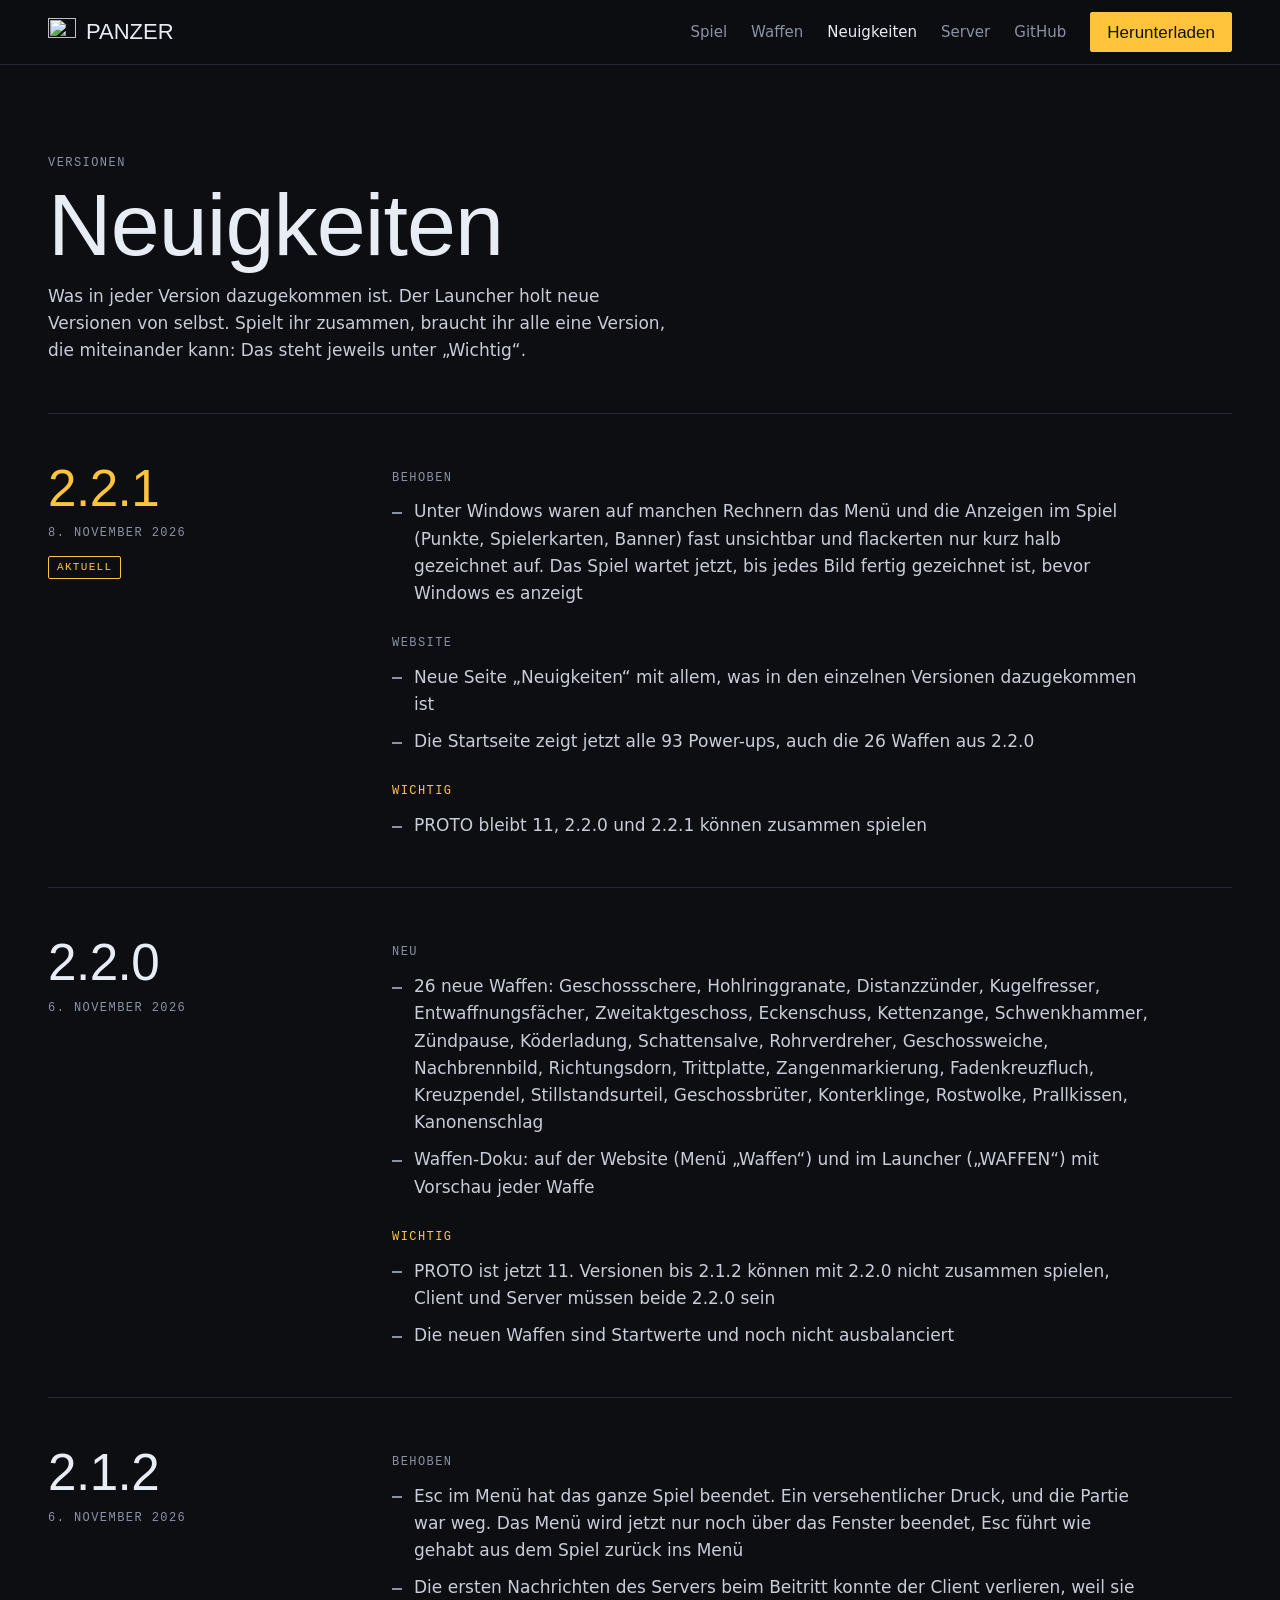
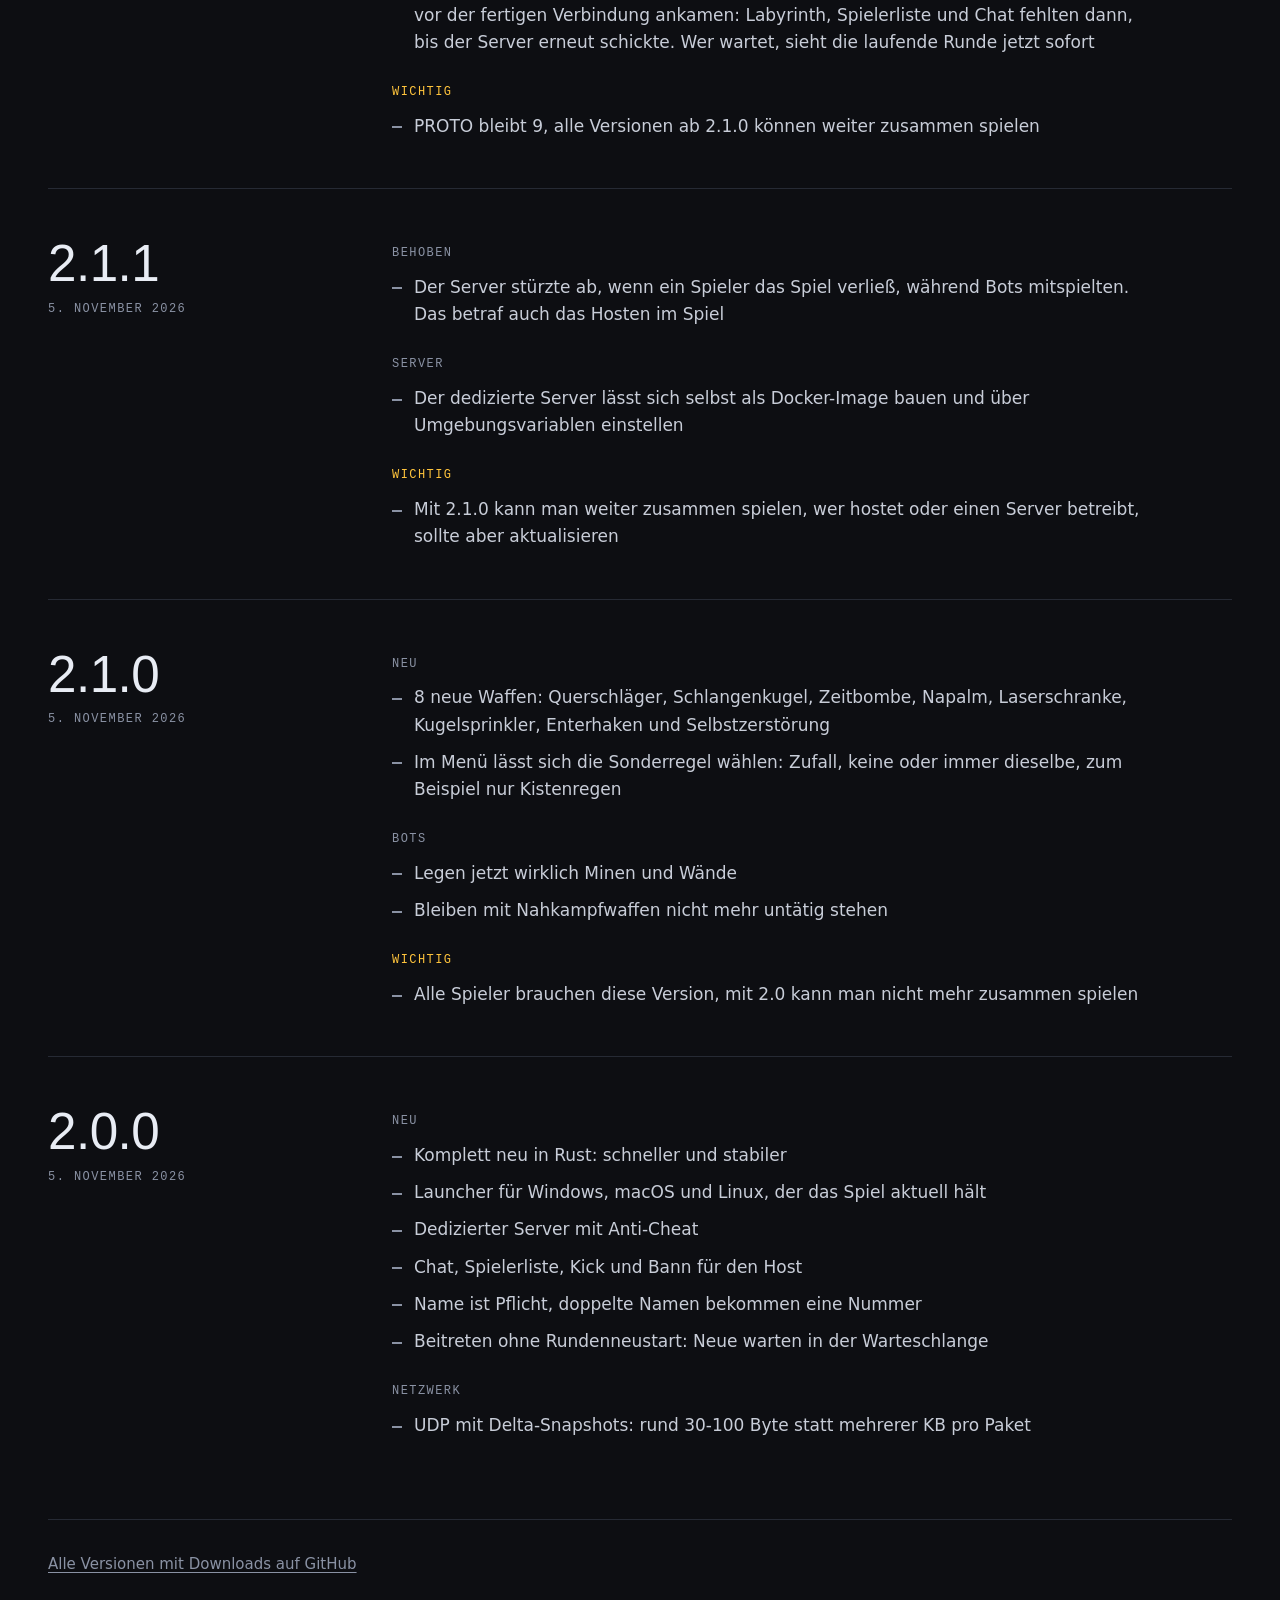
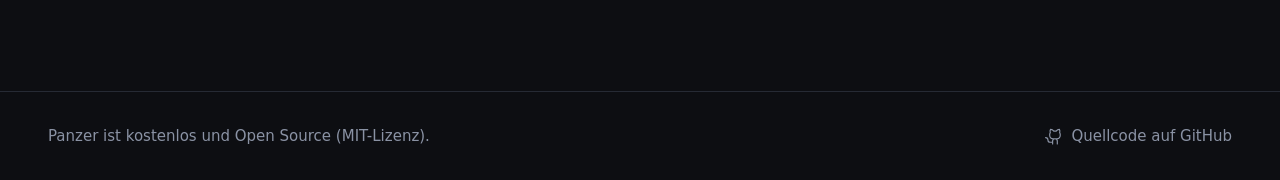
==== website/neuigkeiten.html @ 5fc7e6dc "Version 2.2.1: Windows-Flackern behoben, Neuigkeiten-Seite, 93 Power-ups - Menü und HUD flackern unt" ====
<!doctype html>
<html lang="de">
<head>
  <meta charset="utf-8">
  <meta name="viewport" content="width=device-width, initial-scale=1">
  <title>Neuigkeiten: Panzer</title>
  <meta name="description" content="Was in den einzelnen Versionen von Panzer neu dazugekommen ist: Waffen, Spielmodi, Fehlerbehebungen und Änderungen am Server.">
  <meta name="theme-color" content="#0d0e12">
  <link rel="icon" type="image/png" href="img/favicon.png">
  <link rel="apple-touch-icon" href="img/icon.png">
  <link rel="preload" href="fonts/RobotoCondensed-Bold.woff" as="font" type="font/woff" crossorigin>
  <link rel="stylesheet" href="style.css">
  <link rel="stylesheet" href="neuigkeiten.css">
</head>
<body>
  <!-- Symbole: Phosphor Icons (MIT), https://phosphoricons.com -->
  <svg width="0" height="0" style="position:absolute" aria-hidden="true">
    <symbol id="github-logo" viewBox="0 0 256 256"><path d="M208.31,75.68A59.78,59.78,0,0,0,202.93,28,8,8,0,0,0,196,24a59.75,59.75,0,0,0-48,24H124A59.75,59.75,0,0,0,76,24a8,8,0,0,0-6.93,4,59.78,59.78,0,0,0-5.38,47.68A58.14,58.14,0,0,0,56,104v8a56.06,56.06,0,0,0,48.44,55.47A39.8,39.8,0,0,0,96,192v8H72a24,24,0,0,1-24-24A40,40,0,0,0,8,136a8,8,0,0,0,0,16,24,24,0,0,1,24,24,40,40,0,0,0,40,40H96v16a8,8,0,0,0,16,0V192a24,24,0,0,1,48,0v40a8,8,0,0,0,16,0V192a39.8,39.8,0,0,0-8.44-24.53A56.06,56.06,0,0,0,216,112v-8A58.14,58.14,0,0,0,208.31,75.68ZM200,112a40,40,0,0,1-40,40H112a40,40,0,0,1-40-40v-8a41.74,41.74,0,0,1,6.9-22.48A8,8,0,0,0,80,73.83a43.81,43.81,0,0,1,.79-33.58,43.88,43.88,0,0,1,32.32,20.06A8,8,0,0,0,119.82,64h32.35a8,8,0,0,0,6.74-3.69,43.87,43.87,0,0,1,32.32-20.06A43.81,43.81,0,0,1,192,73.83a8.09,8.09,0,0,0,1,7.65A41.72,41.72,0,0,1,200,104Z"/></symbol>
  </svg>

  <header class="bar">
    <div class="wrap">
      <a class="brand" href="index.html"><img src="img/favicon.png" alt="" width="28" height="28">PANZER</a>
      <nav aria-label="Hauptnavigation">
        <a href="index.html#spiel">Spiel</a>
        <a href="waffen.html">Waffen</a>
        <a href="neuigkeiten.html" aria-current="page">Neuigkeiten</a>
        <a href="index.html#server">Server</a>
        <a href="https://github.com/martinkopoky-wq/panzergame">GitHub</a>
        <a class="btn btn-primary" href="index.html#download">Herunterladen</a>
      </nav>
    </div>
  </header>

  <main>
    <div class="wrap news-intro">
      <p class="label">Versionen</p>
      <h1>Neuigkeiten</h1>
      <p class="intro">Was in jeder Version dazugekommen ist. Der Launcher holt neue Versionen von selbst. Spielt ihr zusammen, braucht ihr alle eine Version, die miteinander kann: Das steht jeweils unter „Wichtig“.</p>
    </div>

    <div class="wrap releases">
        <!-- releases:start -->
        <article class="release" id="v2.2.1">
          <header class="release-head">
            <h2><a href="#v2.2.1">2.2.1</a></h2>
            <p class="label"><time datetime="2026-11-08">8. November 2026</time></p>
            <p class="release-tag">Aktuell</p>
          </header>
          <div class="release-body">
            <div class="release-part">
              <h3>Behoben</h3>
              <ul>
                <li>Unter Windows waren auf manchen Rechnern das Menü und die Anzeigen im Spiel (Punkte, Spielerkarten, Banner) fast unsichtbar und flackerten nur kurz halb gezeichnet auf. Das Spiel wartet jetzt, bis jedes Bild fertig gezeichnet ist, bevor Windows es anzeigt</li>
              </ul>
            </div>
            <div class="release-part">
              <h3>Website</h3>
              <ul>
                <li>Neue Seite „Neuigkeiten“ mit allem, was in den einzelnen Versionen dazugekommen ist</li>
                <li>Die Startseite zeigt jetzt alle 93 Power-ups, auch die 26 Waffen aus 2.2.0</li>
              </ul>
            </div>
            <div class="release-part important">
              <h3>Wichtig</h3>
              <ul>
                <li>PROTO bleibt 11, 2.2.0 und 2.2.1 können zusammen spielen</li>
              </ul>
            </div>
          </div>
        </article>
        <article class="release" id="v2.2.0">
          <header class="release-head">
            <h2><a href="#v2.2.0">2.2.0</a></h2>
            <p class="label"><time datetime="2026-11-06">6. November 2026</time></p>
          </header>
          <div class="release-body">
            <div class="release-part">
              <h3>Neu</h3>
              <ul>
                <li>26 neue Waffen: Geschossschere, Hohlringgranate, Distanzzünder, Kugelfresser, Entwaffnungsfächer, Zweitaktgeschoss, Eckenschuss, Kettenzange, Schwenkhammer, Zündpause, Köderladung, Schattensalve, Rohrverdreher, Geschossweiche, Nachbrennbild, Richtungsdorn, Trittplatte, Zangenmarkierung, Fadenkreuzfluch, Kreuzpendel, Stillstandsurteil, Geschossbrüter, Konterklinge, Rostwolke, Prallkissen, Kanonenschlag</li>
                <li>Waffen-Doku: auf der Website (Menü „Waffen“) und im Launcher („WAFFEN“) mit Vorschau jeder Waffe</li>
              </ul>
            </div>
            <div class="release-part important">
              <h3>Wichtig</h3>
              <ul>
                <li>PROTO ist jetzt 11. Versionen bis 2.1.2 können mit 2.2.0 nicht zusammen spielen, Client und Server müssen beide 2.2.0 sein</li>
                <li>Die neuen Waffen sind Startwerte und noch nicht ausbalanciert</li>
              </ul>
            </div>
          </div>
        </article>
        <article class="release" id="v2.1.2">
          <header class="release-head">
            <h2><a href="#v2.1.2">2.1.2</a></h2>
            <p class="label"><time datetime="2026-11-06">6. November 2026</time></p>
          </header>
          <div class="release-body">
            <div class="release-part">
              <h3>Behoben</h3>
              <ul>
                <li>Esc im Menü hat das ganze Spiel beendet. Ein versehentlicher Druck, und die Partie war weg. Das Menü wird jetzt nur noch über das Fenster beendet, Esc führt wie gehabt aus dem Spiel zurück ins Menü</li>
                <li>Die ersten Nachrichten des Servers beim Beitritt konnte der Client verlieren, weil sie vor der fertigen Verbindung ankamen: Labyrinth, Spielerliste und Chat fehlten dann, bis der Server erneut schickte. Wer wartet, sieht die laufende Runde jetzt sofort</li>
              </ul>
            </div>
            <div class="release-part important">
              <h3>Wichtig</h3>
              <ul>
                <li>PROTO bleibt 9, alle Versionen ab 2.1.0 können weiter zusammen spielen</li>
              </ul>
            </div>
          </div>
        </article>
        <article class="release" id="v2.1.1">
          <header class="release-head">
            <h2><a href="#v2.1.1">2.1.1</a></h2>
            <p class="label"><time datetime="2026-11-05">5. November 2026</time></p>
          </header>
          <div class="release-body">
            <div class="release-part">
              <h3>Behoben</h3>
              <ul>
                <li>Der Server stürzte ab, wenn ein Spieler das Spiel verließ, während Bots mitspielten. Das betraf auch das Hosten im Spiel</li>
              </ul>
            </div>
            <div class="release-part">
              <h3>Server</h3>
              <ul>
                <li>Der dedizierte Server lässt sich selbst als Docker-Image bauen und über Umgebungsvariablen einstellen</li>
              </ul>
            </div>
            <div class="release-part important">
              <h3>Wichtig</h3>
              <ul>
                <li>Mit 2.1.0 kann man weiter zusammen spielen, wer hostet oder einen Server betreibt, sollte aber aktualisieren</li>
              </ul>
            </div>
          </div>
        </article>
        <article class="release" id="v2.1.0">
          <header class="release-head">
            <h2><a href="#v2.1.0">2.1.0</a></h2>
            <p class="label"><time datetime="2026-11-05">5. November 2026</time></p>
          </header>
          <div class="release-body">
            <div class="release-part">
              <h3>Neu</h3>
              <ul>
                <li>8 neue Waffen: Querschläger, Schlangenkugel, Zeitbombe, Napalm, Laserschranke, Kugelsprinkler, Enterhaken und Selbstzerstörung</li>
                <li>Im Menü lässt sich die Sonderregel wählen: Zufall, keine oder immer dieselbe, zum Beispiel nur Kistenregen</li>
              </ul>
            </div>
            <div class="release-part">
              <h3>Bots</h3>
              <ul>
                <li>Legen jetzt wirklich Minen und Wände</li>
                <li>Bleiben mit Nahkampfwaffen nicht mehr untätig stehen</li>
              </ul>
            </div>
            <div class="release-part important">
              <h3>Wichtig</h3>
              <ul>
                <li>Alle Spieler brauchen diese Version, mit 2.0 kann man nicht mehr zusammen spielen</li>
              </ul>
            </div>
          </div>
        </article>
        <article class="release" id="v2.0.0">
          <header class="release-head">
            <h2><a href="#v2.0.0">2.0.0</a></h2>
            <p class="label"><time datetime="2026-11-05">5. November 2026</time></p>
          </header>
          <div class="release-body">
            <div class="release-part">
              <h3>Neu</h3>
              <ul>
                <li>Komplett neu in Rust: schneller und stabiler</li>
                <li>Launcher für Windows, macOS und Linux, der das Spiel aktuell hält</li>
                <li>Dedizierter Server mit Anti-Cheat</li>
                <li>Chat, Spielerliste, Kick und Bann für den Host</li>
                <li>Name ist Pflicht, doppelte Namen bekommen eine Nummer</li>
                <li>Beitreten ohne Rundenneustart: Neue warten in der Warteschlange</li>
              </ul>
            </div>
            <div class="release-part">
              <h3>Netzwerk</h3>
              <ul>
                <li>UDP mit Delta-Snapshots: rund 30-100 Byte statt mehrerer KB pro Paket</li>
              </ul>
            </div>
          </div>
        </article>
        <!-- releases:end -->
      <p class="more"><a href="https://github.com/martinkopoky-wq/panzergame/releases">Alle Versionen mit Downloads auf GitHub</a></p>
    </div>
  </main>

  <footer>
    <div class="wrap">
      <span>Panzer ist kostenlos und Open Source (MIT-Lizenz).</span>
      <a href="https://github.com/martinkopoky-wq/panzergame"><svg class="icon" aria-hidden="true"><use href="#github-logo"></use></svg>Quellcode auf GitHub</a>
    </div>
  </footer>
</body>
</html>
---- website/style.css ----
/* Gleiche Farben, Schriften und Formen wie der Launcher (crates/launcher/src/main.rs).
   Absichtlich nur dunkel: Spiel und Launcher sind es auch. */

@font-face {
  font-family: "Panzer Title";
  src: url("fonts/RobotoCondensed-Bold.woff") format("woff");
  font-display: swap;
}
@font-face {
  font-family: "Panzer Body";
  src: url("fonts/Roboto-Medium.woff") format("woff");
  font-display: swap;
}

:root {
  color-scheme: dark;
  --bg: #0d0e12;
  --panel: #13151b;
  --line: #262a34;
  --text: #e8ecf4;
  --soft: #c8cdd8;
  --dim: #8a92a4;
  --accent: #ffc43c;
  --on-accent: #14120a;
  --tile: #dfe3ea;
  --radius: 2px;
  --gutter: clamp(16px, 4vw, 48px);
  --title: "Panzer Title", "Roboto Condensed", "Arial Narrow", sans-serif;
  --body: "Panzer Body", Roboto, system-ui, sans-serif;
  --mono: ui-monospace, "JetBrains Mono", Menlo, Consolas, monospace;
  --ease: cubic-bezier(0.16, 1, 0.3, 1);
}

* {
  box-sizing: border-box;
}

[hidden] {
  display: none !important;
}

html {
  scroll-behavior: smooth;
  scroll-padding-top: 80px;
  -webkit-text-size-adjust: 100%;
}

body {
  margin: 0;
  background: var(--bg);
  color: var(--text);
  font: 500 17px/1.6 var(--body);
  font-synthesis: none;
  -webkit-font-smoothing: antialiased;
  overflow-x: clip;
}

img,
svg {
  display: block;
}

img {
  max-width: 100%;
  height: auto;
}

a {
  color: inherit;
}

h1,
h2,
h3,
p,
ul,
dl,
dd,
figure,
pre {
  margin: 0;
}

ul {
  padding: 0;
  list-style: none;
}

:focus-visible {
  outline: 2px solid var(--accent);
  outline-offset: 3px;
}

.icon {
  width: 1.25em;
  height: 1.25em;
  flex: none;
  fill: currentColor;
}

.wrap {
  max-width: 1320px;
  margin-inline: auto;
  padding-inline: var(--gutter);
}

/* Überschriften */
h2 {
  font: 400 clamp(2.25rem, 5vw, 3.75rem) / 1.05 var(--title);
  letter-spacing: -0.01em;
  max-width: 18ch;
}

h3 {
  font: 400 1.5rem/1.2 var(--title);
}

.intro {
  margin-top: 16px;
  max-width: 58ch;
  color: var(--soft);
}

.label {
  font: 500 0.75rem/1.4 var(--mono);
  letter-spacing: 0.12em;
  text-transform: uppercase;
  color: var(--dim);
}

section {
  padding-block: clamp(64px, 9vw, 120px);
}

/* Knöpfe */
.btn {
  display: inline-flex;
  align-items: center;
  justify-content: center;
  gap: 10px;
  min-height: 48px;
  padding: 10px 20px;
  border: 1px solid var(--line);
  border-radius: var(--radius);
  background: transparent;
  color: var(--text);
  font: 400 1.125rem/1 var(--title);
  text-decoration: none;
  white-space: nowrap;
  transition:
    transform 0.2s var(--ease),
    border-color 0.2s var(--ease),
    background-color 0.2s var(--ease);
}

.btn:hover {
  border-color: var(--dim);
  transform: translateY(-1px);
}

.btn:active {
  transform: scale(0.98);
}

.btn-primary {
  border-color: var(--accent);
  background: var(--accent);
  color: var(--on-accent);
}

.btn-primary:hover {
  border-color: #ffd266;
  background: #ffd266;
}

.btn-large {
  min-height: 60px;
  padding-inline: 28px;
  font-size: 1.375rem;
}

/* Kopfzeile */
.bar {
  position: sticky;
  top: 0;
  z-index: 10;
  border-bottom: 1px solid var(--line);
  background: rgb(13 14 18 / 0.92);
  backdrop-filter: blur(10px);
}

.bar .wrap {
  display: flex;
  align-items: center;
  gap: 28px;
  height: 64px;
}

.brand {
  display: flex;
  align-items: center;
  gap: 10px;
  margin-right: auto;
  font: 400 1.375rem/1 var(--title);
  text-decoration: none;
}

.bar nav {
  display: flex;
  align-items: center;
  gap: 24px;
}

.bar nav a:not(.btn) {
  color: var(--dim);
  font-size: 0.9375rem;
  text-decoration: none;
  transition: color 0.2s var(--ease);
}

.bar nav a:not(.btn):hover,
.bar nav a[aria-current="page"] {
  color: var(--text);
}

.bar .btn {
  min-height: 40px;
  padding: 8px 16px;
  font-size: 1.0625rem;
}

/* Hero: Text links, das Spiel läuft rechts aus dem Bild */
.hero {
  position: relative;
  display: grid;
  align-items: center;
  min-height: min(calc(100dvh - 65px), 820px);
  padding-block: clamp(48px, 7vw, 88px);
  overflow: hidden;
}

.hero-art {
  position: absolute;
  top: 50%;
  right: 0;
  width: min(66vw, 1040px);
  transform: translateY(-50%);
  -webkit-mask-image:
    linear-gradient(90deg, transparent, #000 34%),
    linear-gradient(180deg, transparent, #000 14%, #000 90%, transparent);
  mask-image:
    linear-gradient(90deg, transparent, #000 34%),
    linear-gradient(180deg, transparent, #000 14%, #000 90%, transparent);
  -webkit-mask-composite: source-in;
  mask-composite: intersect;
}

.hero-copy {
  position: relative;
  width: 100%;
}

.hero h1 {
  margin: 14px 0 12px -0.03em;
  font: 400 clamp(5.5rem, 13vw, 11.5rem) / 0.95 var(--title);
  letter-spacing: -0.01em;
}

.hero .lead {
  max-width: 34ch;
  color: var(--soft);
  font-size: clamp(1.0625rem, 1.5vw, 1.25rem);
  line-height: 1.5;
}

.actions {
  display: flex;
  flex-wrap: wrap;
  gap: 12px;
  margin-top: 32px;
}

/* Bento mit echten Screenshots */
.bento {
  display: grid;
  grid-template-columns: repeat(12, 1fr);
  gap: 16px;
  margin-top: 48px;
}

.cell {
  display: flex;
  flex-direction: column;
  overflow: hidden;
  border: 1px solid var(--line);
  border-radius: var(--radius);
  background: var(--panel);
}

.cell:nth-child(1),
.cell:nth-child(4) {
  grid-column: span 7;
}

.cell:nth-child(2),
.cell:nth-child(3) {
  grid-column: span 5;
}

/* Die Screenshots sind 1000 x 680, davon sind 95 px unten das HUD: das bleibt abgeschnitten */
.cell .shot {
  position: relative;
  flex: 1 1 auto;
  aspect-ratio: 1000 / 585;
  overflow: hidden;
  background: var(--bg);
}

.cell img {
  position: absolute;
  top: 0;
  left: 0;
  width: 100%;
  height: 116.3%;
  max-width: none;
  object-fit: cover;
  object-position: 50% 0;
  transition: transform 0.8s var(--ease);
}

.cell:hover img {
  transform: scale(1.015);
}

.cell figcaption {
  padding: 20px 24px 24px;
  border-top: 1px solid var(--line);
}

.cell p {
  margin-top: 6px;
  color: var(--soft);
  font-size: 1rem;
}

/* Power-ups */
.powerups {
  padding-bottom: 0;
}

.marquee {
  margin-top: 40px;
  overflow-x: auto;
  scrollbar-width: none;
  -webkit-mask-image: linear-gradient(90deg, transparent, #000 6%, #000 94%, transparent);
  mask-image: linear-gradient(90deg, transparent, #000 6%, #000 94%, transparent);
}

.marquee::-webkit-scrollbar {
  display: none;
}

.items {
  display: flex;
  width: max-content;
}

.items li {
  display: flex;
  flex-direction: column;
  align-items: center;
  gap: 10px;
  width: 124px;
  color: var(--dim);
  font-size: 0.8125rem;
  line-height: 1.3;
  text-align: center;
}

.ico {
  width: 68px;
  height: 68px;
  border-radius: var(--radius);
  background-color: var(--tile);
  background-image: url("img/items.png");
  /* 10 Spalten, Zeilen je nach Zahl der Power-ups (--rows an der Liste) */
  background-size: 1000% calc(var(--rows, 10) * 100%);
  background-position: calc(var(--x) / 9 * 100%) calc(var(--y) / (var(--rows, 10) - 1) * 100%);
}

/* Server */
.server .wrap {
  display: grid;
  grid-template-columns: minmax(0, 6fr) minmax(0, 5fr);
  gap: clamp(40px, 6vw, 88px);
  align-items: start;
}

.points {
  display: grid;
  gap: 24px;
  margin-top: 36px;
}

.points dt {
  font: 400 1.25rem/1.25 var(--title);
}

.points dd {
  margin-top: 4px;
  color: var(--soft);
  max-width: 54ch;
  font-size: 1rem;
}

.term {
  position: sticky;
  top: 96px;
  border: 1px solid var(--line);
  border-radius: var(--radius);
  background: var(--panel);
}

.term pre {
  padding: 24px;
  overflow-x: auto;
  font: 500 0.875rem/1.8 var(--mono);
  color: var(--text);
}

.term .c {
  color: var(--dim);
}

.term p {
  padding: 16px 24px;
  border-top: 1px solid var(--line);
  color: var(--dim);
  font-size: 0.9375rem;
}

code {
  font: 500 0.92em var(--mono);
  color: var(--text);
}

/* Download */
.download {
  border-top: 1px solid var(--line);
  background: var(--panel);
}

.download-head {
  display: grid;
  grid-template-columns: minmax(0, 7fr) minmax(0, 5fr);
  gap: clamp(32px, 5vw, 72px);
  align-items: center;
}

.download-head img {
  border: 1px solid var(--line);
  border-radius: var(--radius);
}

.version {
  margin-top: 12px;
  color: var(--dim);
  font: 500 0.875rem/1.4 var(--mono);
}

.version:empty {
  display: none;
}

.systems {
  display: flex;
  flex-direction: column;
  margin-top: 48px;
  border-top: 1px solid var(--line);
}

.system {
  display: grid;
  grid-template-columns: 48px minmax(0, 1fr) auto;
  gap: 8px 20px;
  align-items: center;
  padding: 28px 24px;
  border-bottom: 1px solid var(--line);
  border-left: 2px solid transparent;
}

.system > .icon {
  width: 40px;
  height: 40px;
  color: var(--dim);
}

.system.current {
  order: -1;
  border-left-color: var(--accent);
  background: rgb(255 196 60 / 0.05);
}

.system.current > .icon {
  color: var(--accent);
}

.system h3 small {
  margin-left: 10px;
  color: var(--accent);
  font: 500 0.75rem/1 var(--mono);
  letter-spacing: 0.08em;
}

.system p {
  margin-top: 4px;
  max-width: 68ch;
  color: var(--dim);
  font-size: 0.9375rem;
  line-height: 1.5;
}

.system .get {
  display: flex;
  flex-wrap: wrap;
  justify-content: flex-end;
  gap: 10px;
}

.size {
  color: inherit;
  font: 500 0.8125rem/1 var(--mono);
  opacity: 0.75;
}

.size:empty {
  display: none;
}

.more {
  display: flex;
  flex-wrap: wrap;
  gap: 8px 28px;
  margin-top: 32px;
  color: var(--dim);
  font-size: 0.9375rem;
}

.more a {
  text-underline-offset: 3px;
  transition: color 0.2s var(--ease);
}

.more a:hover {
  color: var(--text);
}

/* Fußzeile */
footer {
  border-top: 1px solid var(--line);
  color: var(--dim);
  font-size: 0.9375rem;
}

footer .wrap {
  display: flex;
  flex-wrap: wrap;
  align-items: center;
  justify-content: space-between;
  gap: 12px 32px;
  padding-block: 32px;
}

footer a {
  display: inline-flex;
  align-items: center;
  gap: 8px;
  text-decoration: none;
  transition: color 0.2s var(--ease);
}

footer a:hover {
  color: var(--text);
}

/* Easter Egg: unsichtbar, bis man drüberfährt, es antippt oder markiert */
.secret {
  color: transparent;
  cursor: default;
  transition: color 0.3s var(--ease);
}

.secret:hover,
.secret:focus {
  color: var(--accent);
  outline: none;
}

.secret::selection {
  color: var(--accent);
}

/* Bewegung nur, wenn sie erwünscht ist */
@media (prefers-reduced-motion: no-preference) {
  .hero-copy > * {
    animation: rise 0.7s var(--ease) both;
  }
  .hero-copy > :nth-child(2) {
    animation-delay: 0.05s;
  }
  .hero-copy > :nth-child(3) {
    animation-delay: 0.1s;
  }
  .hero-copy > :nth-child(4) {
    animation-delay: 0.15s;
  }
  .hero-art {
    animation: fade 1.1s var(--ease) both;
  }

  /* Eingeblendet wird nur mit JS, ohne JS ist alles sofort sichtbar */
  .js .reveal {
    opacity: 0;
    transform: translateY(18px);
    transition:
      opacity 0.7s var(--ease),
      transform 0.7s var(--ease);
  }
  .js .reveal.in {
    opacity: 1;
    transform: none;
  }

  .marquee.running {
    overflow: hidden;
  }
  .marquee.running .items {
    animation: slide 236s linear infinite;
  }
  .marquee.running:hover .items {
    animation-play-state: paused;
  }
}

@media (prefers-reduced-motion: reduce) {
  html {
    scroll-behavior: auto;
  }
  .btn,
  .cell img {
    transition: none;
  }
  .btn:hover,
  .cell:hover img {
    transform: none;
  }
  .marquee {
    overflow: visible;
    -webkit-mask-image: none;
    mask-image: none;
  }
  .items {
    flex-wrap: wrap;
    justify-content: center;
    row-gap: 24px;
    width: auto;
    padding-inline: var(--gutter);
  }
}

@keyframes rise {
  from {
    opacity: 0;
    transform: translateY(14px);
  }
}

@keyframes fade {
  from {
    opacity: 0;
  }
}

@keyframes slide {
  to {
    transform: translateX(-50%);
  }
}

/* Unter 1024 px steht das Bild unter dem Text */
@media (max-width: 1023px) {
  .hero {
    min-height: 0;
    padding-bottom: 0;
  }
  .hero-art {
    position: static;
    grid-row: 2;
    width: 100%;
    margin-top: 32px;
    transform: none;
    -webkit-mask-image: linear-gradient(180deg, #000 72%, transparent);
    mask-image: linear-gradient(180deg, #000 72%, transparent);
    -webkit-mask-composite: source-over;
    mask-composite: add;
  }
  .server .wrap,
  .download-head {
    grid-template-columns: minmax(0, 1fr);
  }
  .term {
    position: static;
  }
  .system {
    grid-template-columns: 40px minmax(0, 1fr);
    padding-inline: 16px;
  }
  .system > .icon {
    width: 32px;
    height: 32px;
  }
  .system .get {
    grid-column: 1 / -1;
    justify-content: flex-start;
    margin-top: 12px;
  }
}

@media (max-width: 767px) {
  .bar nav a:not(.btn) {
    display: none;
  }
  .bento {
    grid-template-columns: minmax(0, 1fr);
  }
  .cell:nth-child(n) {
    grid-column: auto;
  }
  .actions .btn {
    flex: 1 1 100%;
  }
  .system .get .btn {
    flex: 1 1 auto;
  }
}
---- website/neuigkeiten.css ----
/* Neuigkeiten: links Versionsnummer und Datum, rechts die Änderungen. Farben und Schriften aus style.css,
   die Einträge schreibt scripts/export_releases.py. */

.news-intro {
  padding-block: clamp(48px, 7vw, 96px) clamp(32px, 4vw, 48px);
}

.news-intro h1 {
  margin-top: 12px;
  font: 400 clamp(3rem, 8vw, 5.5rem) / 0.95 var(--title);
  letter-spacing: -0.01em;
}

.releases {
  padding-bottom: clamp(64px, 9vw, 120px);
}

.release {
  display: grid;
  grid-template-columns: minmax(0, 1fr) minmax(0, 3fr);
  gap: 20px clamp(24px, 5vw, 64px);
  padding-block: clamp(32px, 4vw, 48px);
  border-top: 1px solid var(--line);
  scroll-margin-top: 64px;
}

/* Nummer und Datum bleiben stehen, während man durch lange Einträge scrollt */
.release-head {
  position: sticky;
  top: 96px;
  align-self: start;
}

.release-head h2 {
  font-size: clamp(2.25rem, 4vw, 3.25rem);
}

.release-head h2 a {
  text-decoration: none;
}

.release:first-of-type .release-head h2 {
  color: var(--accent);
}

.release-head .label {
  margin-top: 10px;
}

.release-tag {
  display: inline-block;
  margin-top: 14px;
  padding: 3px 8px;
  border: 1px solid var(--accent);
  border-radius: var(--radius);
  color: var(--accent);
  font: 500 0.6875rem/1.4 var(--mono);
  letter-spacing: 0.12em;
  text-transform: uppercase;
}

.release-body {
  display: grid;
  gap: 28px;
  max-width: 70ch;
  padding-top: 8px;
}

.release-part h3 {
  font: 500 0.75rem/1.4 var(--mono);
  letter-spacing: 0.12em;
  text-transform: uppercase;
  color: var(--dim);
}

.release-part.important h3 {
  color: var(--accent);
}

.release-part ul {
  display: grid;
  gap: 10px;
  margin-top: 12px;
}

.release-part li {
  position: relative;
  padding-left: 22px;
  color: var(--soft);
}

.release-part li::before {
  content: "";
  position: absolute;
  top: 0.8em;
  left: 0;
  width: 10px;
  height: 2px;
  background: var(--dim);
}

.more {
  padding-top: 32px;
  border-top: 1px solid var(--line);
  color: var(--dim);
  font-size: 0.9375rem;
}

.more a {
  transition: color 0.2s var(--ease);
}

.more a:hover {
  color: var(--text);
}

@media (max-width: 767px) {
  .release {
    grid-template-columns: minmax(0, 1fr);
  }
  .release-head {
    position: static;
    display: flex;
    flex-wrap: wrap;
    align-items: baseline;
    gap: 4px 16px;
  }
  .release-head .label,
  .release-tag {
    margin-top: 0;
  }
}
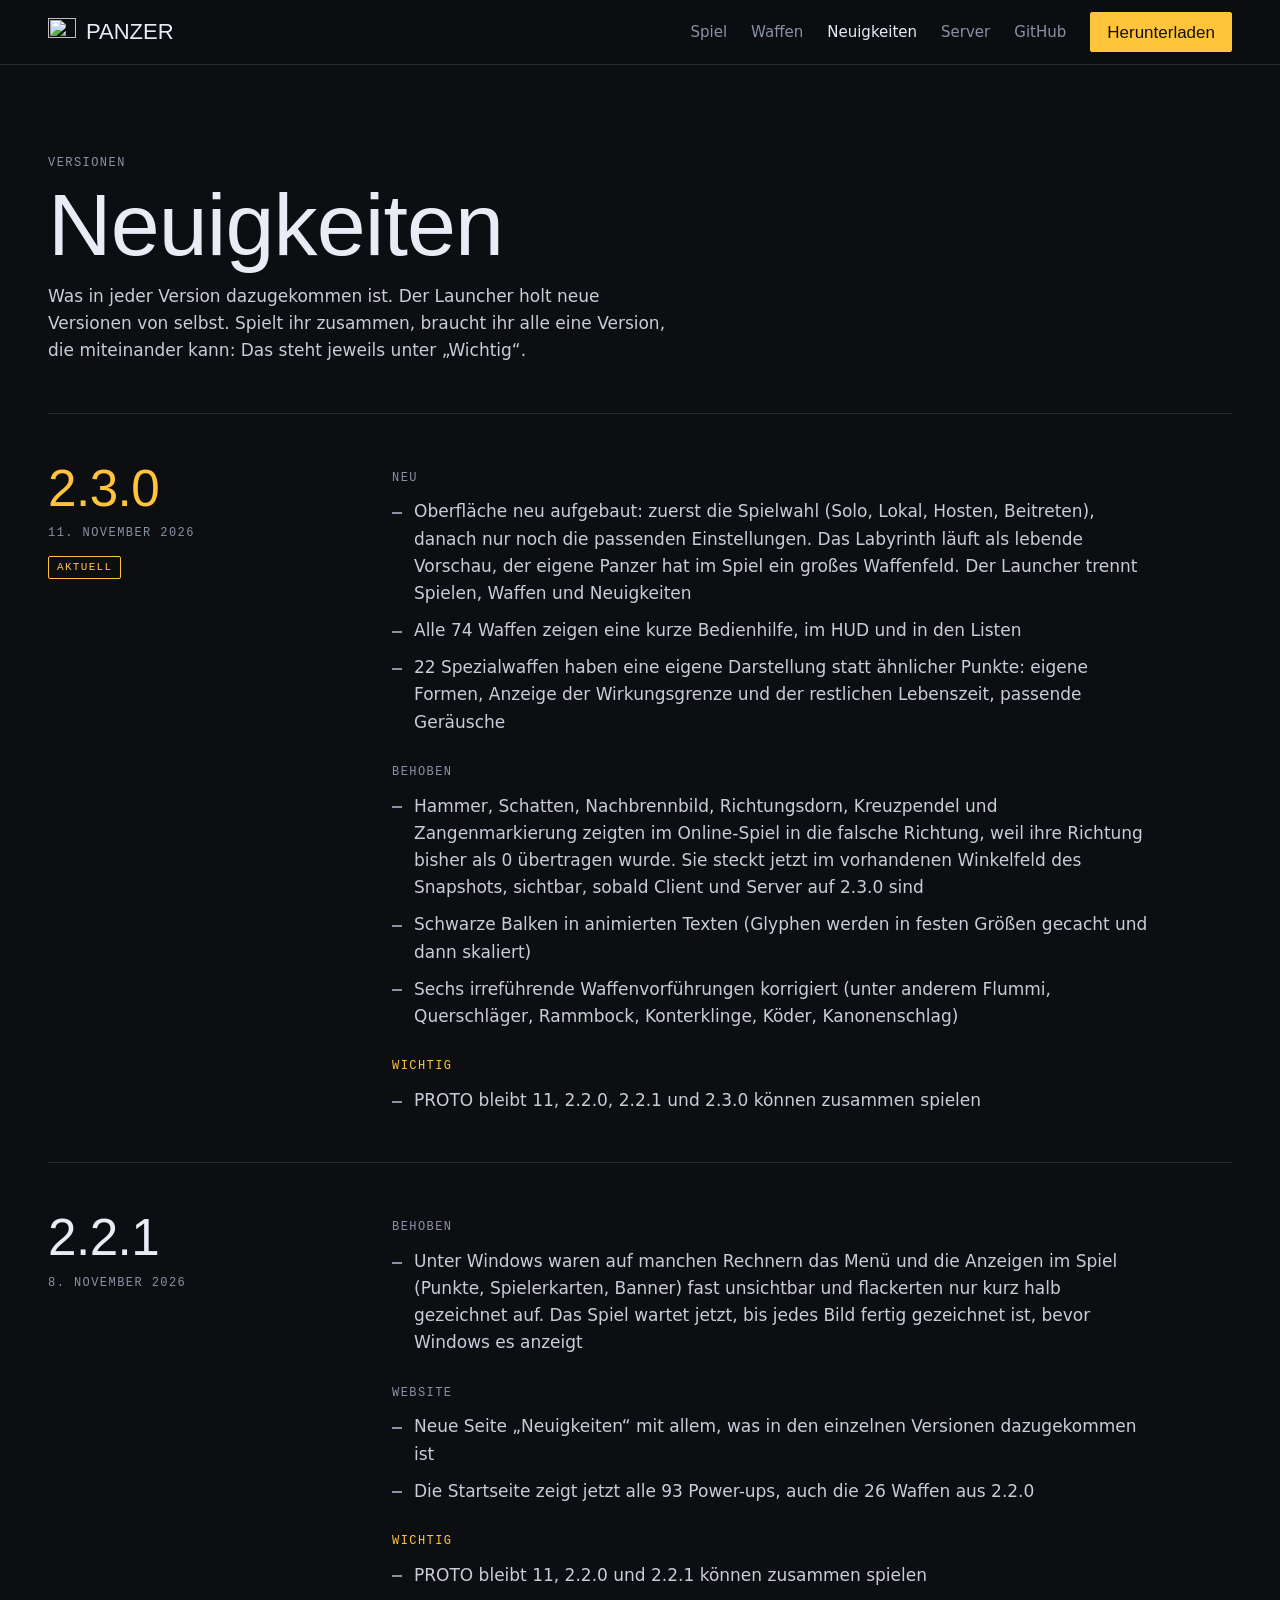
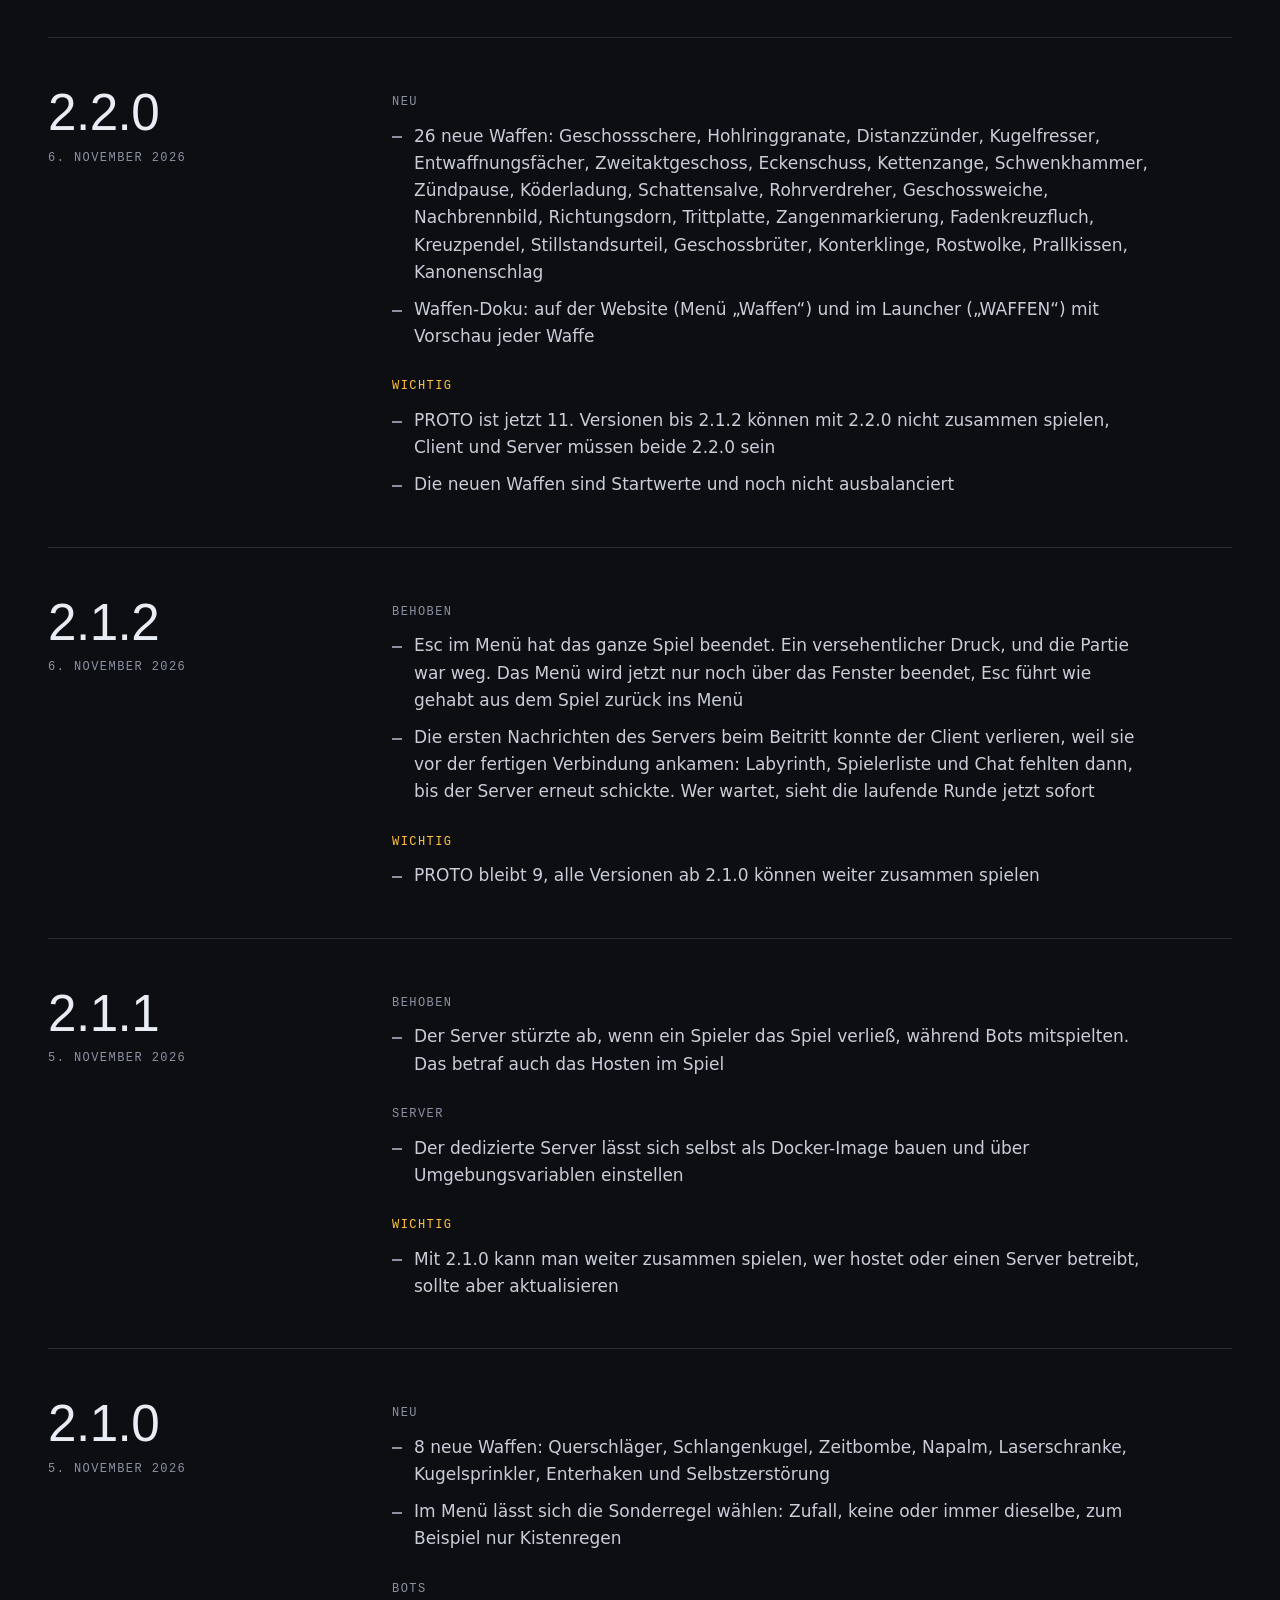
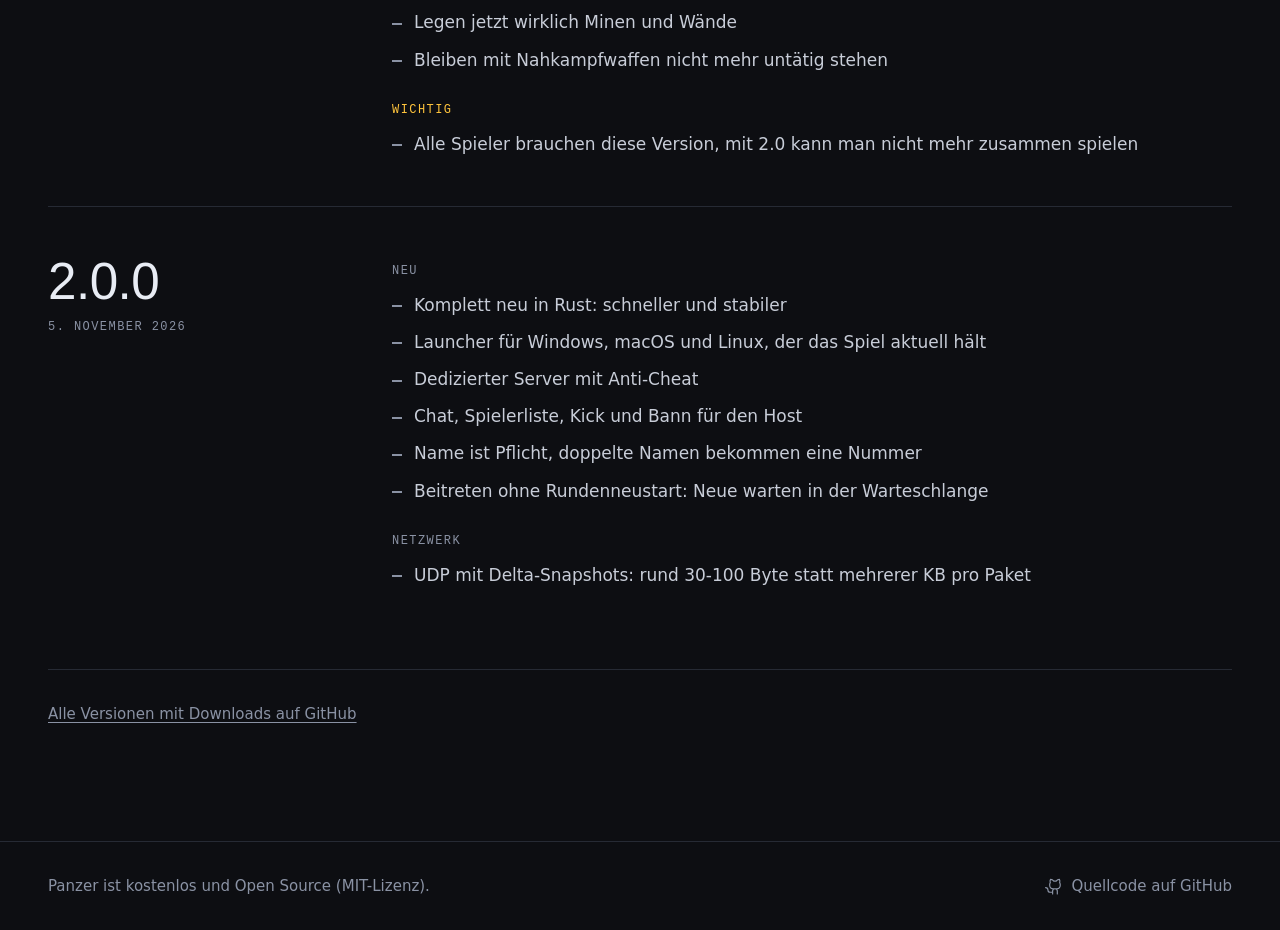
==== commit c4791bd8: "Version 2.3.0: neue Oberfläche, Waffen-Feedback, Richtungsanzeige - Menü und HUD neu aufgebaut: Spie" ====
--- a/website/neuigkeiten.html
+++ b/website/neuigkeiten.html
@@ -41,11 +41,41 @@
 
     <div class="wrap releases">
         <!-- releases:start -->
+        <article class="release" id="v2.3.0">
+          <header class="release-head">
+            <h2><a href="#v2.3.0">2.3.0</a></h2>
+            <p class="label"><time datetime="2026-11-11">11. November 2026</time></p>
+            <p class="release-tag">Aktuell</p>
+          </header>
+          <div class="release-body">
+            <div class="release-part">
+              <h3>Neu</h3>
+              <ul>
+                <li>Oberfläche neu aufgebaut: zuerst die Spielwahl (Solo, Lokal, Hosten, Beitreten), danach nur noch die passenden Einstellungen. Das Labyrinth läuft als lebende Vorschau, der eigene Panzer hat im Spiel ein großes Waffenfeld. Der Launcher trennt Spielen, Waffen und Neuigkeiten</li>
+                <li>Alle 74 Waffen zeigen eine kurze Bedienhilfe, im HUD und in den Listen</li>
+                <li>22 Spezialwaffen haben eine eigene Darstellung statt ähnlicher Punkte: eigene Formen, Anzeige der Wirkungsgrenze und der restlichen Lebenszeit, passende Geräusche</li>
+              </ul>
+            </div>
+            <div class="release-part">
+              <h3>Behoben</h3>
+              <ul>
+                <li>Hammer, Schatten, Nachbrennbild, Richtungsdorn, Kreuzpendel und Zangenmarkierung zeigten im Online-Spiel in die falsche Richtung, weil ihre Richtung bisher als 0 übertragen wurde. Sie steckt jetzt im vorhandenen Winkelfeld des Snapshots, sichtbar, sobald Client und Server auf 2.3.0 sind</li>
+                <li>Schwarze Balken in animierten Texten (Glyphen werden in festen Größen gecacht und dann skaliert)</li>
+                <li>Sechs irreführende Waffenvorführungen korrigiert (unter anderem Flummi, Querschläger, Rammbock, Konterklinge, Köder, Kanonenschlag)</li>
+              </ul>
+            </div>
+            <div class="release-part important">
+              <h3>Wichtig</h3>
+              <ul>
+                <li>PROTO bleibt 11, 2.2.0, 2.2.1 und 2.3.0 können zusammen spielen</li>
+              </ul>
+            </div>
+          </div>
+        </article>
         <article class="release" id="v2.2.1">
           <header class="release-head">
             <h2><a href="#v2.2.1">2.2.1</a></h2>
             <p class="label"><time datetime="2026-11-08">8. November 2026</time></p>
-            <p class="release-tag">Aktuell</p>
           </header>
           <div class="release-body">
             <div class="release-part">
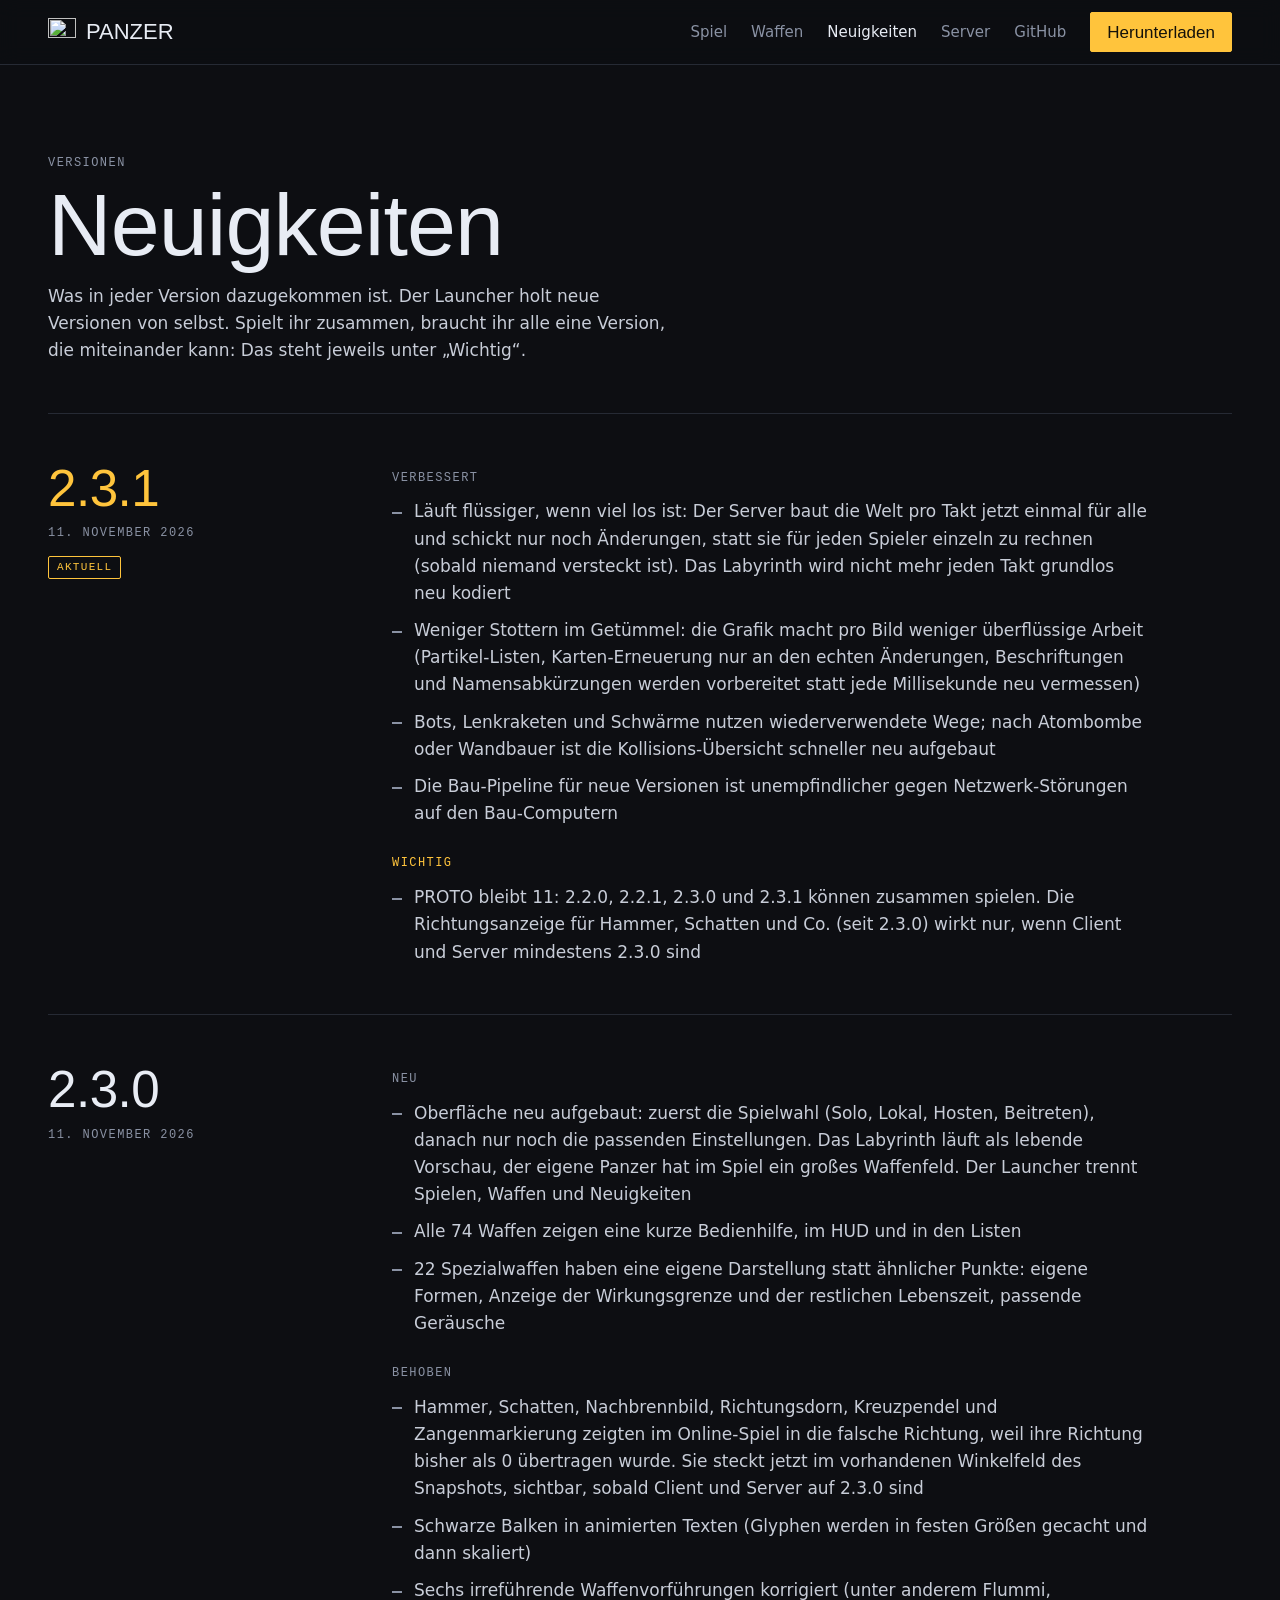
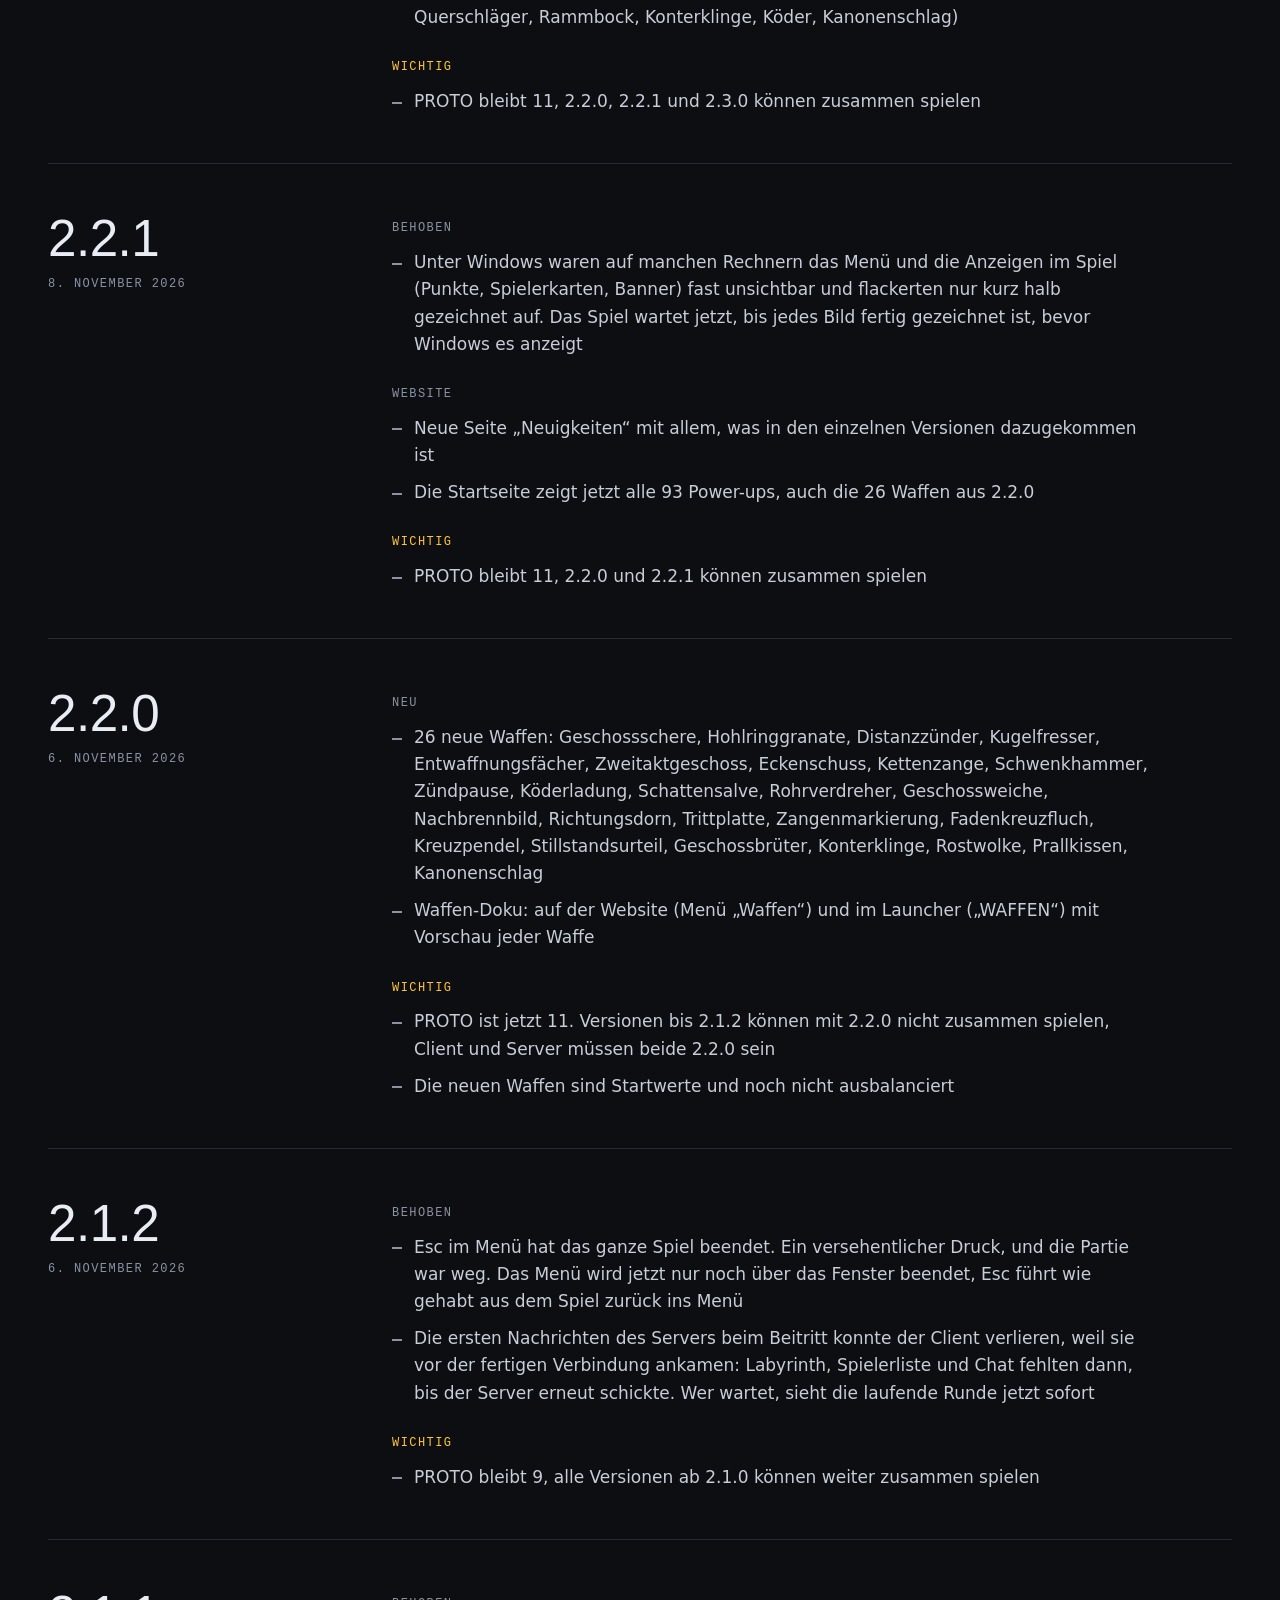
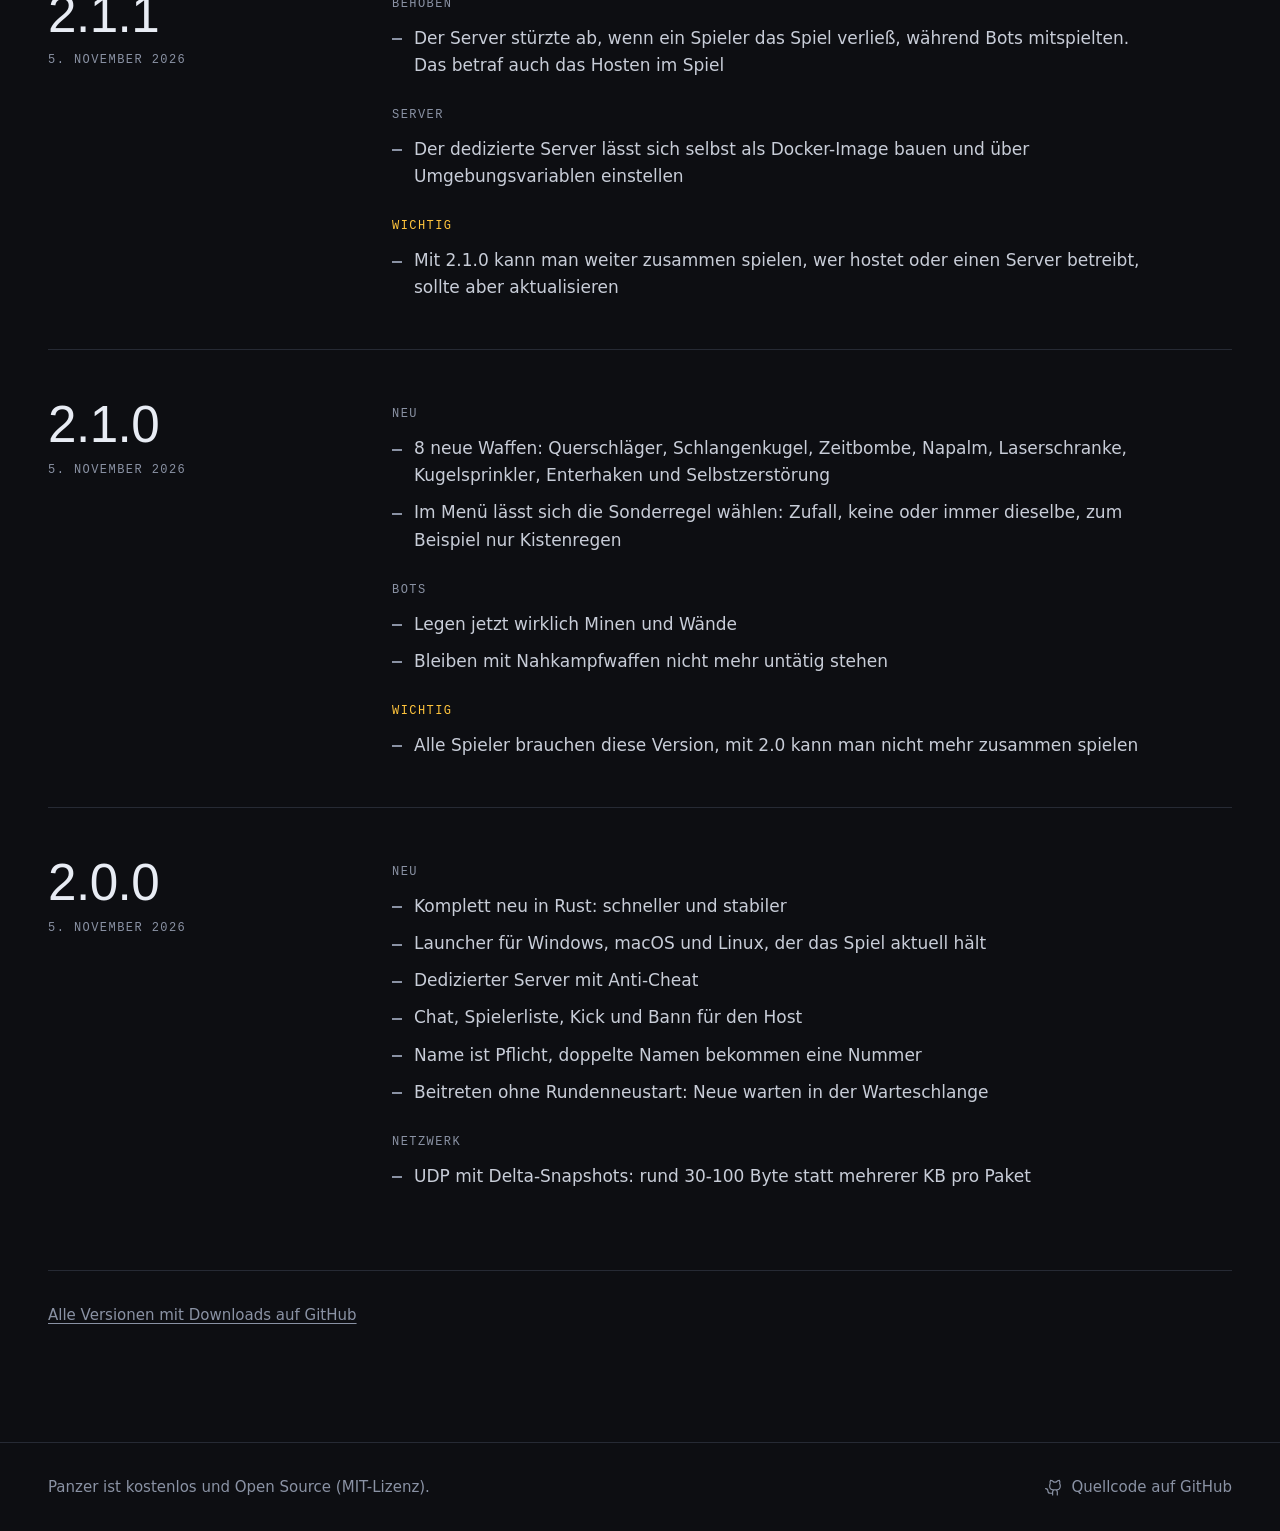
==== commit c8f9bb26: "Version 2.3.1: Performance ohne neue Eigenschaften, nur die letzte Zahl - Server: ein geteilter Snap" ====
--- a/website/neuigkeiten.html
+++ b/website/neuigkeiten.html
@@ -41,11 +41,34 @@
 
     <div class="wrap releases">
         <!-- releases:start -->
+        <article class="release" id="v2.3.1">
+          <header class="release-head">
+            <h2><a href="#v2.3.1">2.3.1</a></h2>
+            <p class="label"><time datetime="2026-11-11">11. November 2026</time></p>
+            <p class="release-tag">Aktuell</p>
+          </header>
+          <div class="release-body">
+            <div class="release-part">
+              <h3>Verbessert</h3>
+              <ul>
+                <li>Läuft flüssiger, wenn viel los ist: Der Server baut die Welt pro Takt jetzt einmal für alle und schickt nur noch Änderungen, statt sie für jeden Spieler einzeln zu rechnen (sobald niemand versteckt ist). Das Labyrinth wird nicht mehr jeden Takt grundlos neu kodiert</li>
+                <li>Weniger Stottern im Getümmel: die Grafik macht pro Bild weniger überflüssige Arbeit (Partikel-Listen, Karten-Erneuerung nur an den echten Änderungen, Beschriftungen und Namensabkürzungen werden vorbereitet statt jede Millisekunde neu vermessen)</li>
+                <li>Bots, Lenkraketen und Schwärme nutzen wiederverwendete Wege; nach Atombombe oder Wandbauer ist die Kollisions-Übersicht schneller neu aufgebaut</li>
+                <li>Die Bau-Pipeline für neue Versionen ist unempfindlicher gegen Netzwerk-Störungen auf den Bau-Computern</li>
+              </ul>
+            </div>
+            <div class="release-part important">
+              <h3>Wichtig</h3>
+              <ul>
+                <li>PROTO bleibt 11: 2.2.0, 2.2.1, 2.3.0 und 2.3.1 können zusammen spielen. Die Richtungsanzeige für Hammer, Schatten und Co. (seit 2.3.0) wirkt nur, wenn Client und Server mindestens 2.3.0 sind</li>
+              </ul>
+            </div>
+          </div>
+        </article>
         <article class="release" id="v2.3.0">
           <header class="release-head">
             <h2><a href="#v2.3.0">2.3.0</a></h2>
             <p class="label"><time datetime="2026-11-11">11. November 2026</time></p>
-            <p class="release-tag">Aktuell</p>
           </header>
           <div class="release-body">
             <div class="release-part">
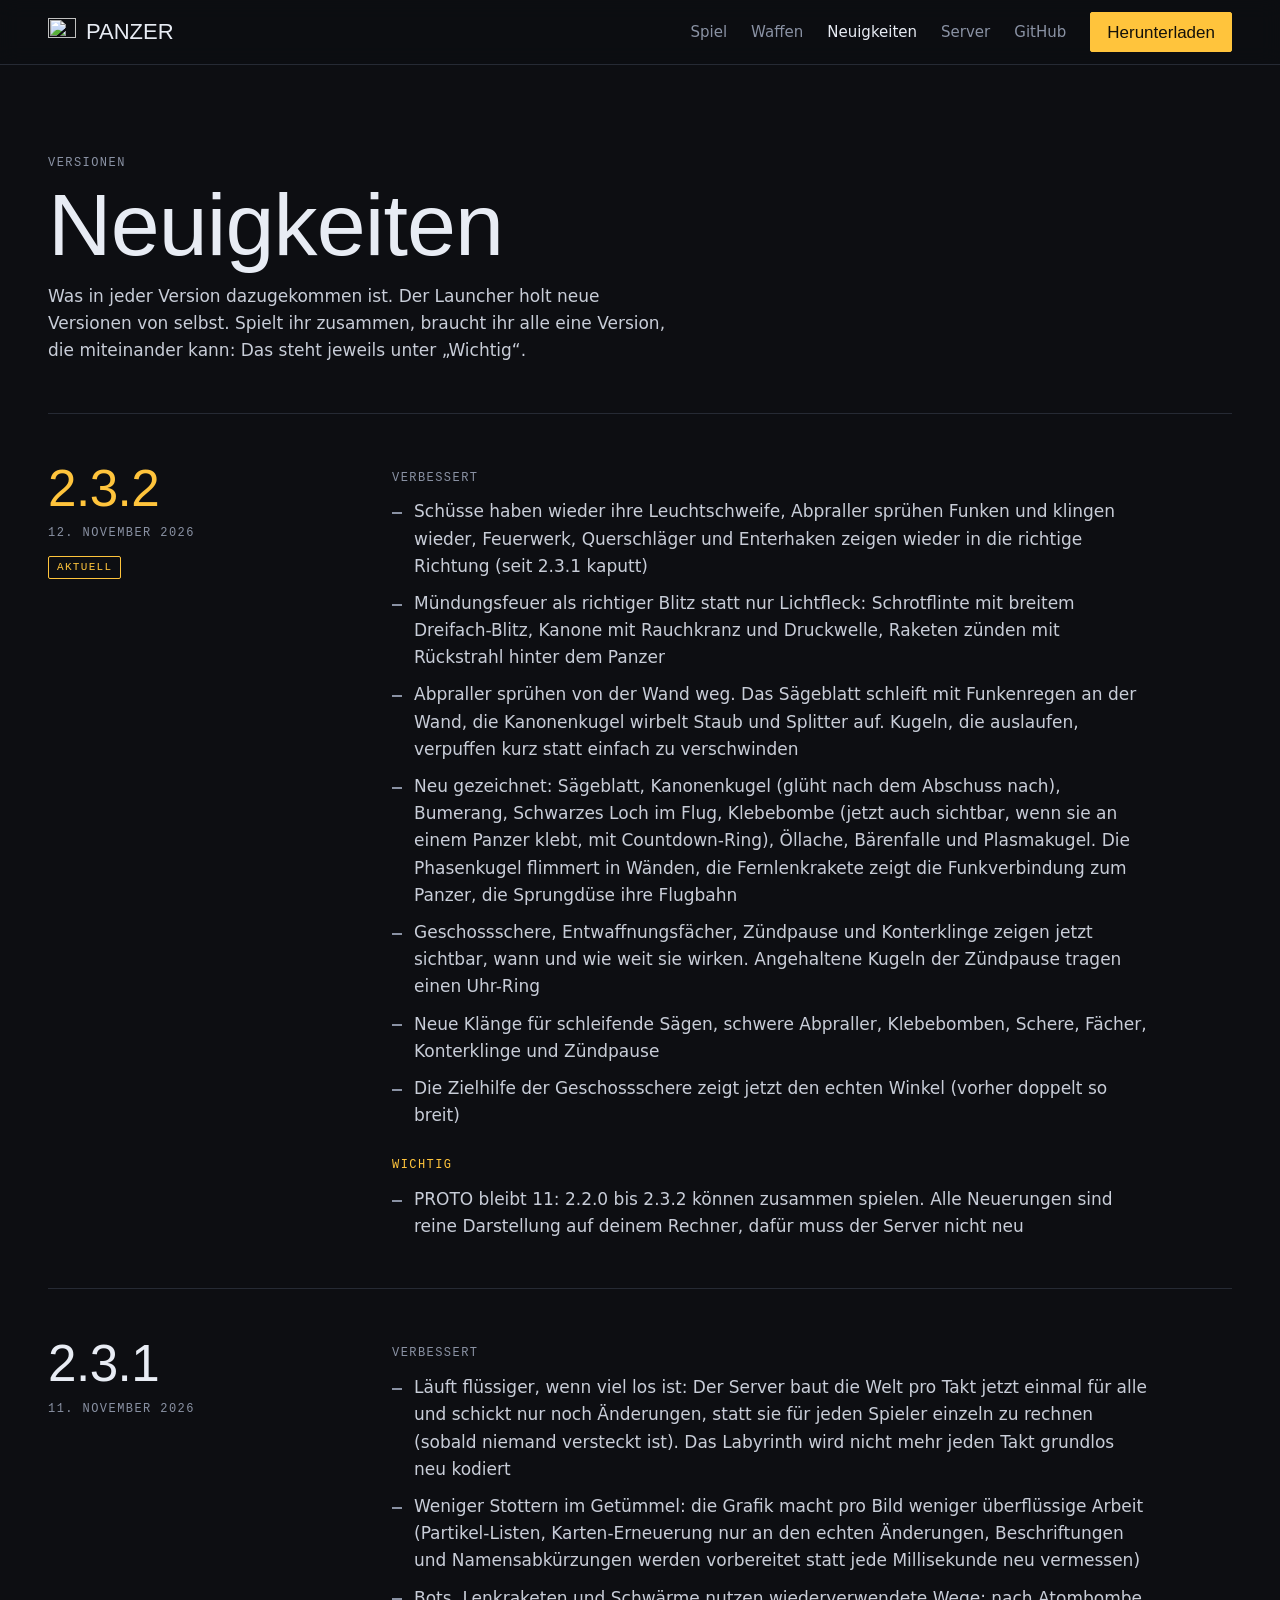
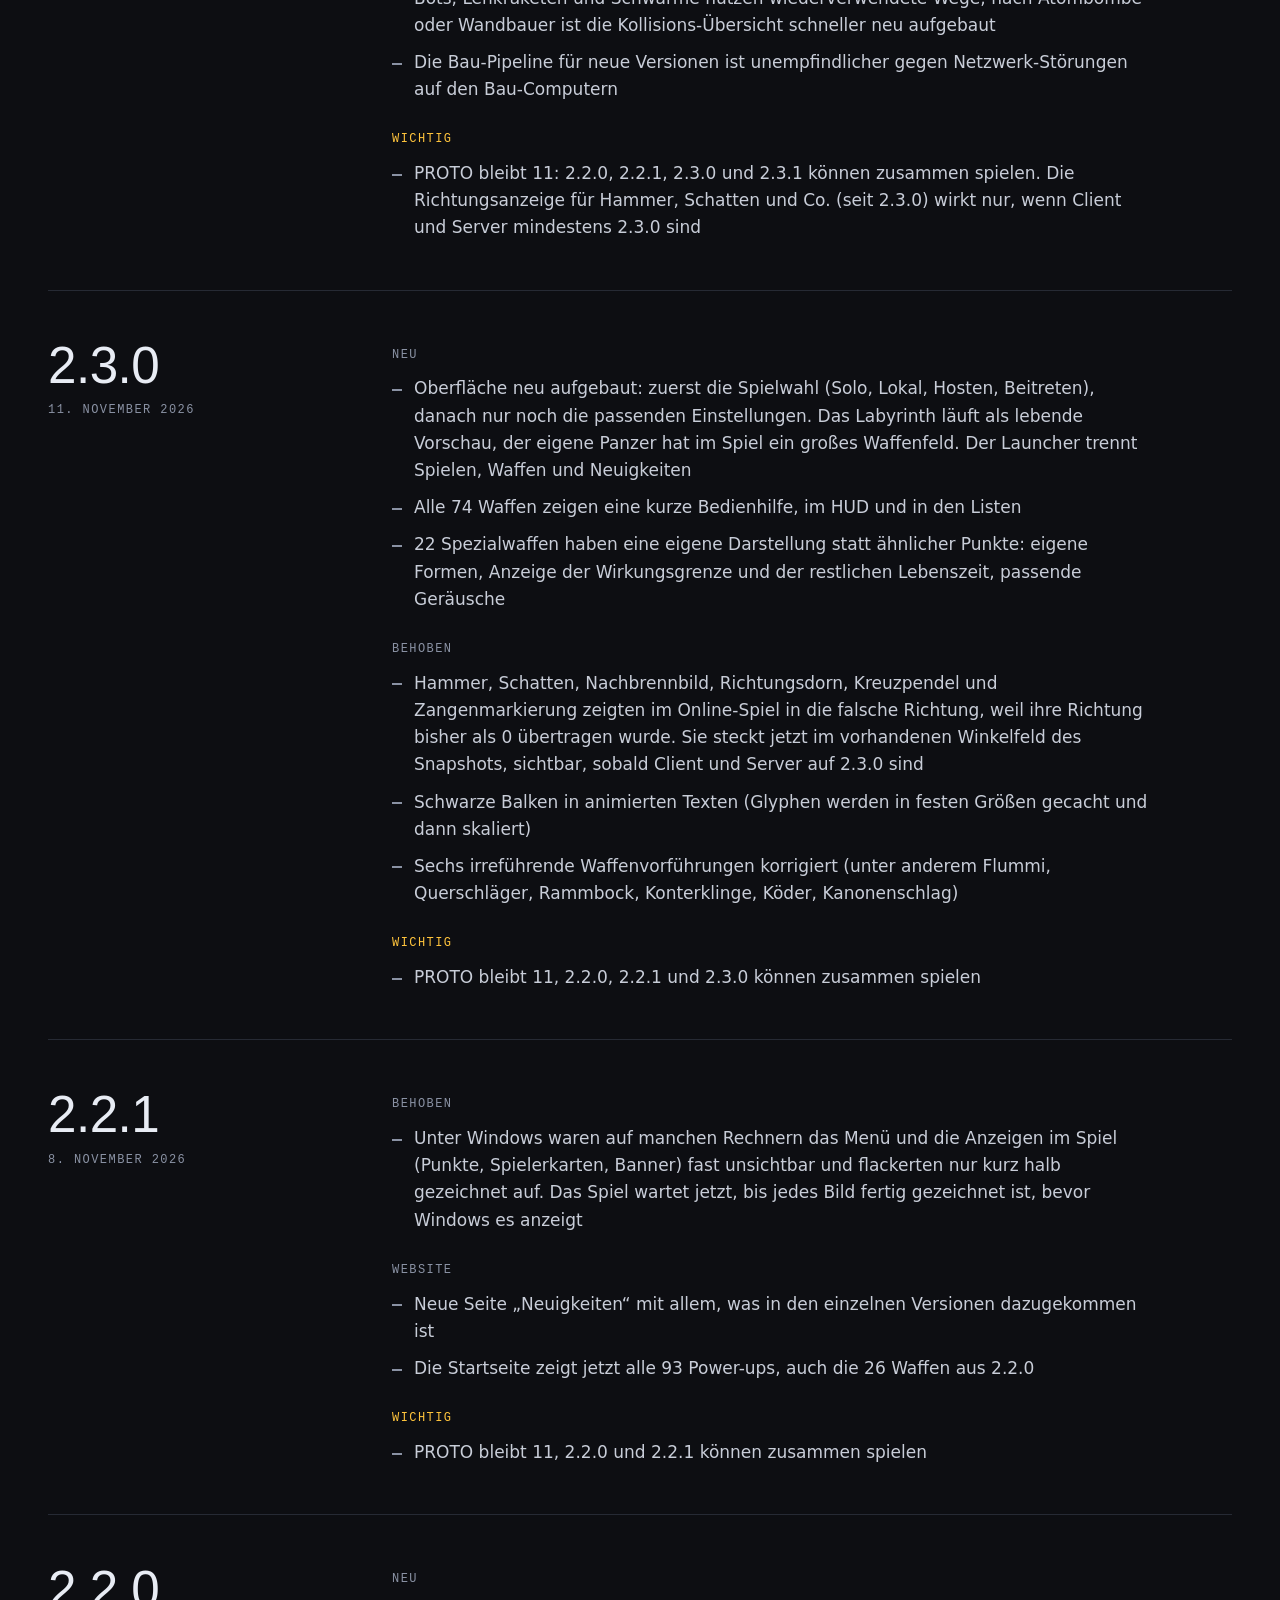
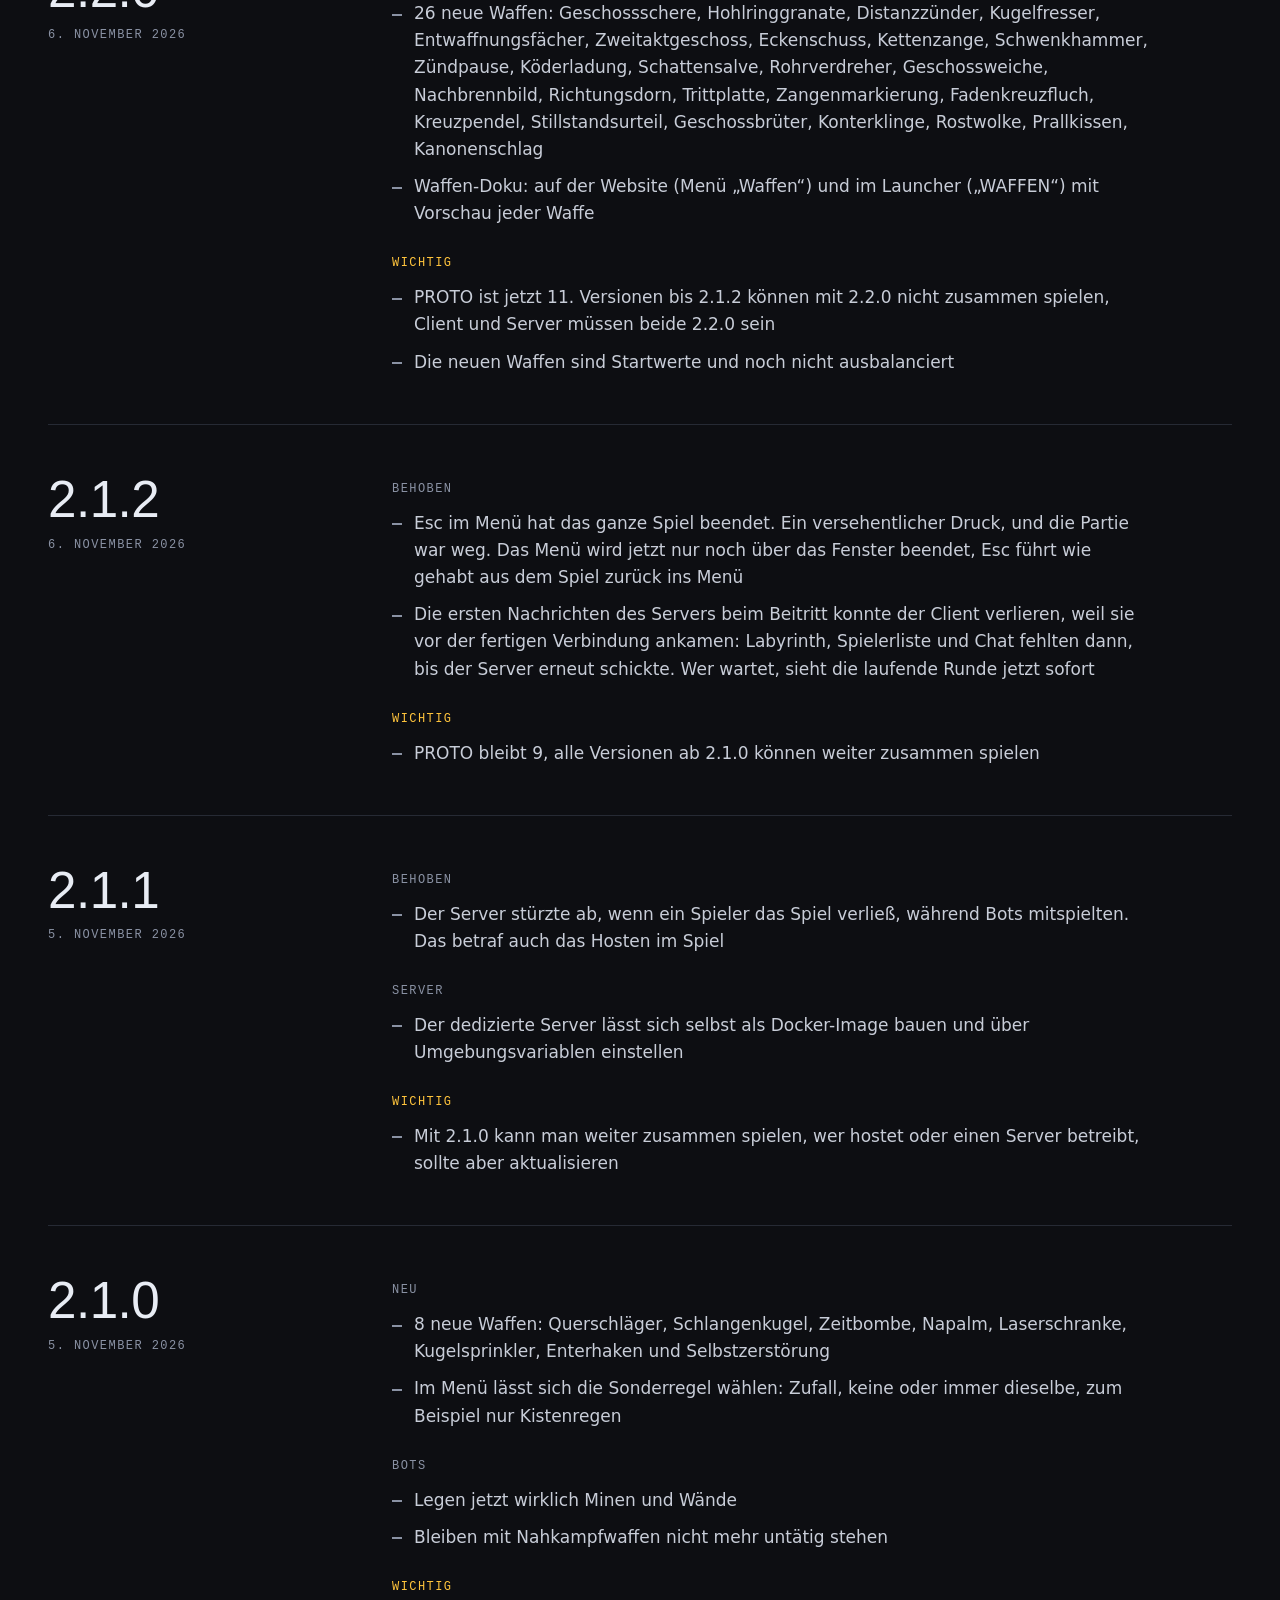
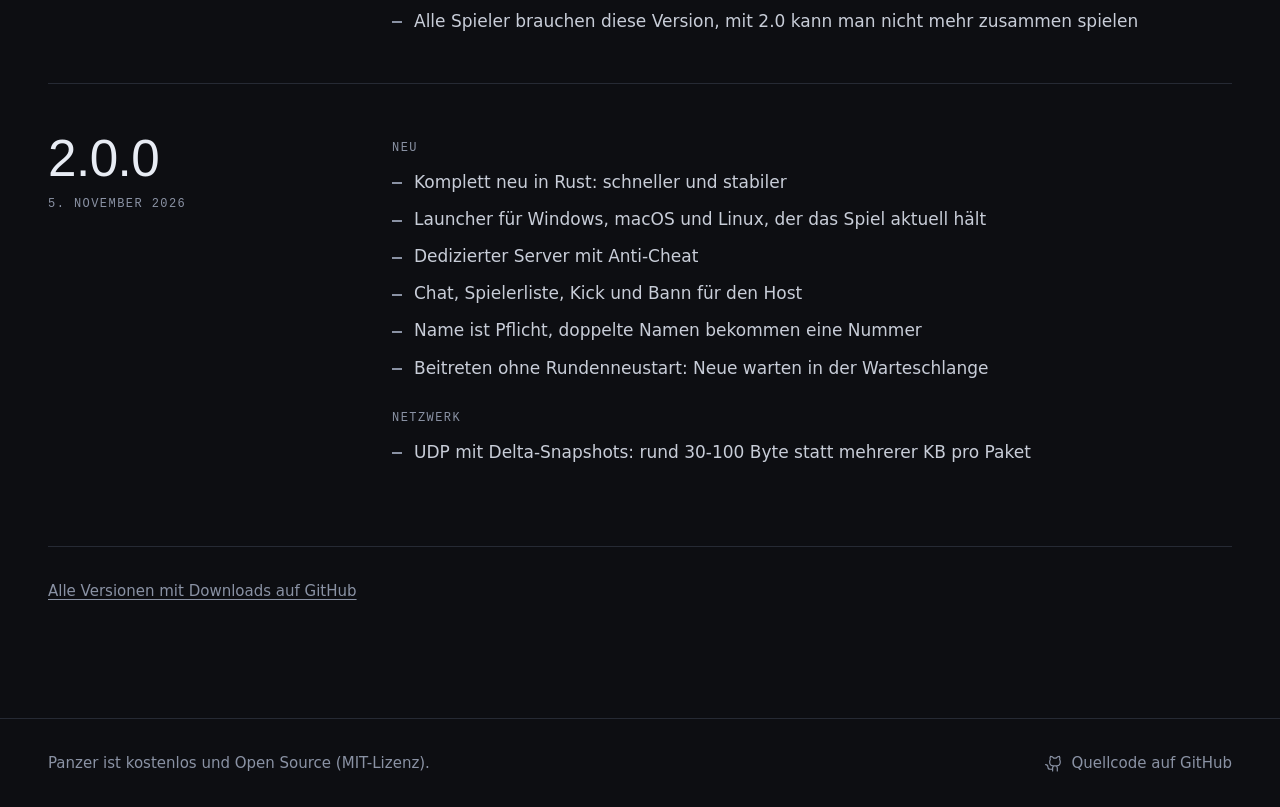
==== commit 9a3186ae: "Version 2.3.2: Waffen-Optik und Schweif-Fix, nur die letzte Zahl - Leuchtschweife, Abpraller-Funken " ====
--- a/website/neuigkeiten.html
+++ b/website/neuigkeiten.html
@@ -41,11 +41,37 @@
 
     <div class="wrap releases">
         <!-- releases:start -->
+        <article class="release" id="v2.3.2">
+          <header class="release-head">
+            <h2><a href="#v2.3.2">2.3.2</a></h2>
+            <p class="label"><time datetime="2026-11-12">12. November 2026</time></p>
+            <p class="release-tag">Aktuell</p>
+          </header>
+          <div class="release-body">
+            <div class="release-part">
+              <h3>Verbessert</h3>
+              <ul>
+                <li>Schüsse haben wieder ihre Leuchtschweife, Abpraller sprühen Funken und klingen wieder, Feuerwerk, Querschläger und Enterhaken zeigen wieder in die richtige Richtung (seit 2.3.1 kaputt)</li>
+                <li>Mündungsfeuer als richtiger Blitz statt nur Lichtfleck: Schrotflinte mit breitem Dreifach-Blitz, Kanone mit Rauchkranz und Druckwelle, Raketen zünden mit Rückstrahl hinter dem Panzer</li>
+                <li>Abpraller sprühen von der Wand weg. Das Sägeblatt schleift mit Funkenregen an der Wand, die Kanonenkugel wirbelt Staub und Splitter auf. Kugeln, die auslaufen, verpuffen kurz statt einfach zu verschwinden</li>
+                <li>Neu gezeichnet: Sägeblatt, Kanonenkugel (glüht nach dem Abschuss nach), Bumerang, Schwarzes Loch im Flug, Klebebombe (jetzt auch sichtbar, wenn sie an einem Panzer klebt, mit Countdown-Ring), Öllache, Bärenfalle und Plasmakugel. Die Phasenkugel flimmert in Wänden, die Fernlenkrakete zeigt die Funkverbindung zum Panzer, die Sprungdüse ihre Flugbahn</li>
+                <li>Geschossschere, Entwaffnungsfächer, Zündpause und Konterklinge zeigen jetzt sichtbar, wann und wie weit sie wirken. Angehaltene Kugeln der Zündpause tragen einen Uhr-Ring</li>
+                <li>Neue Klänge für schleifende Sägen, schwere Abpraller, Klebebomben, Schere, Fächer, Konterklinge und Zündpause</li>
+                <li>Die Zielhilfe der Geschossschere zeigt jetzt den echten Winkel (vorher doppelt so breit)</li>
+              </ul>
+            </div>
+            <div class="release-part important">
+              <h3>Wichtig</h3>
+              <ul>
+                <li>PROTO bleibt 11: 2.2.0 bis 2.3.2 können zusammen spielen. Alle Neuerungen sind reine Darstellung auf deinem Rechner, dafür muss der Server nicht neu</li>
+              </ul>
+            </div>
+          </div>
+        </article>
         <article class="release" id="v2.3.1">
           <header class="release-head">
             <h2><a href="#v2.3.1">2.3.1</a></h2>
             <p class="label"><time datetime="2026-11-11">11. November 2026</time></p>
-            <p class="release-tag">Aktuell</p>
           </header>
           <div class="release-body">
             <div class="release-part">
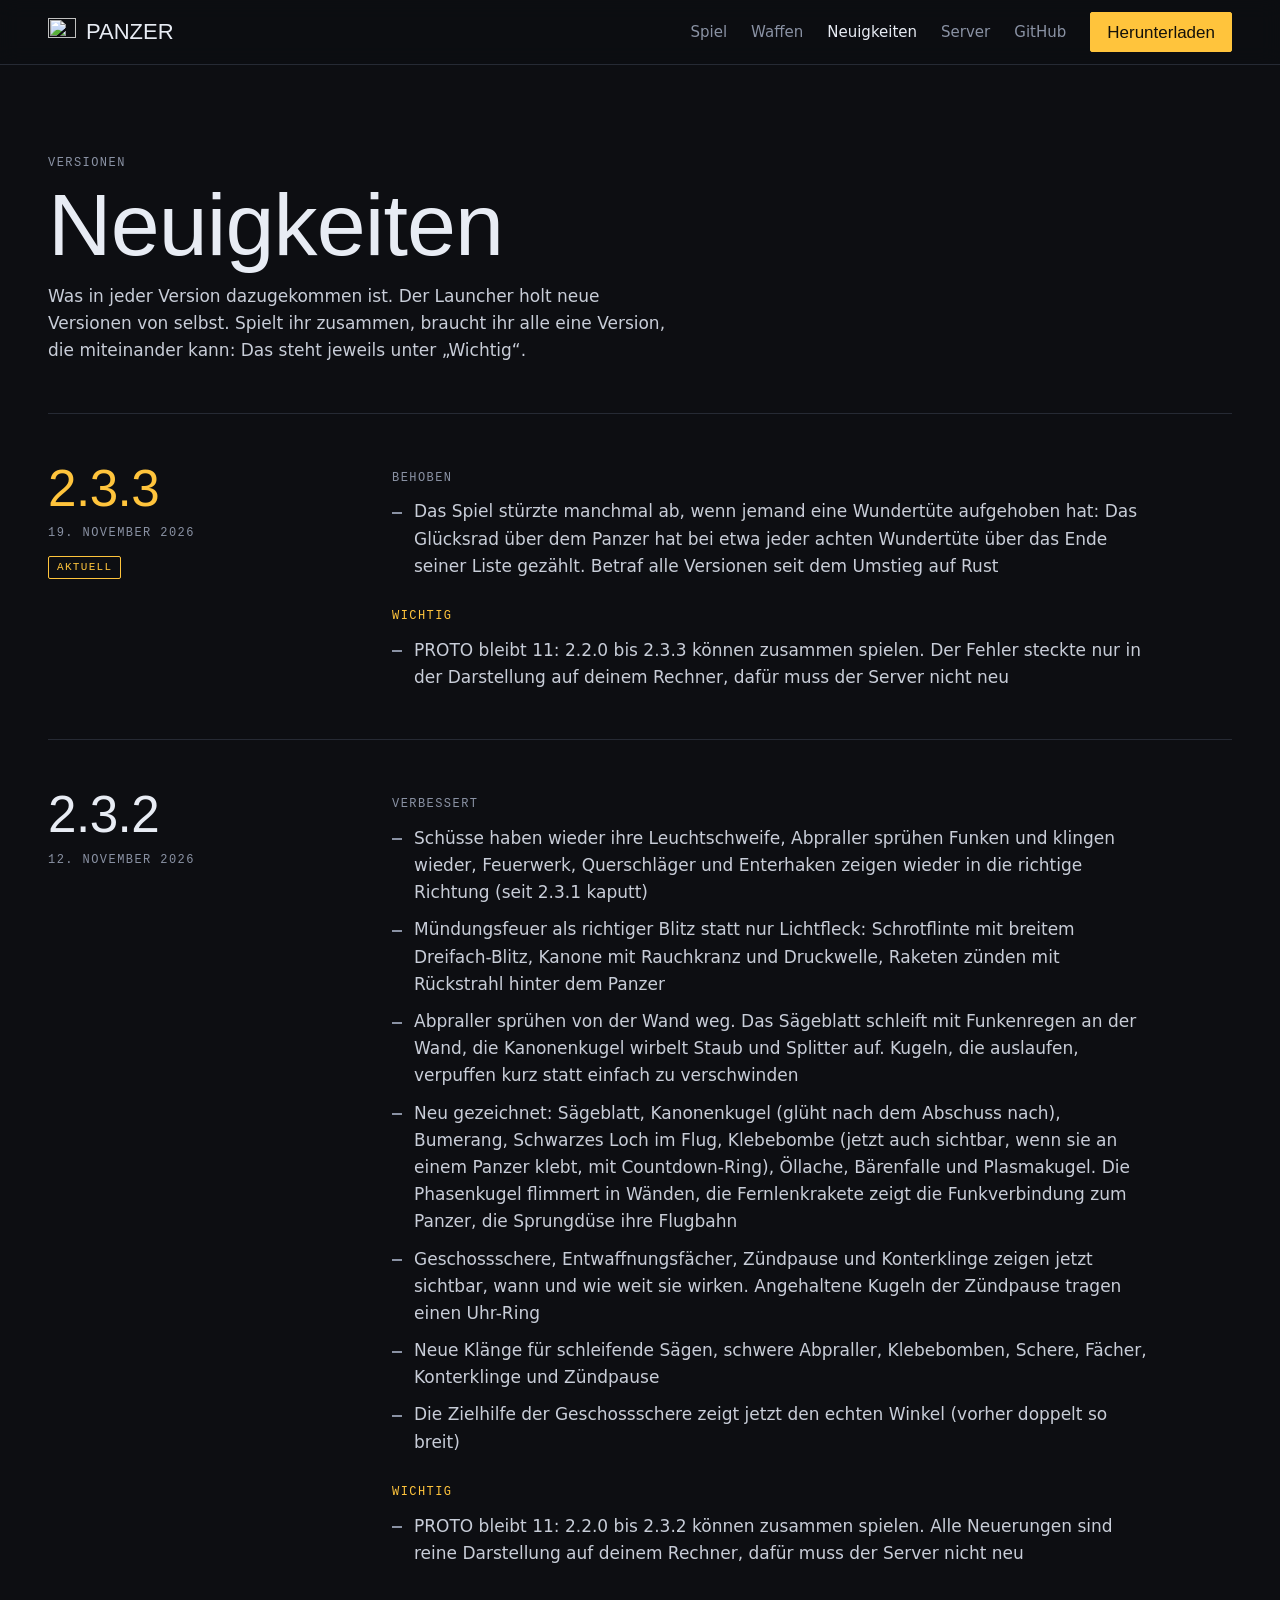
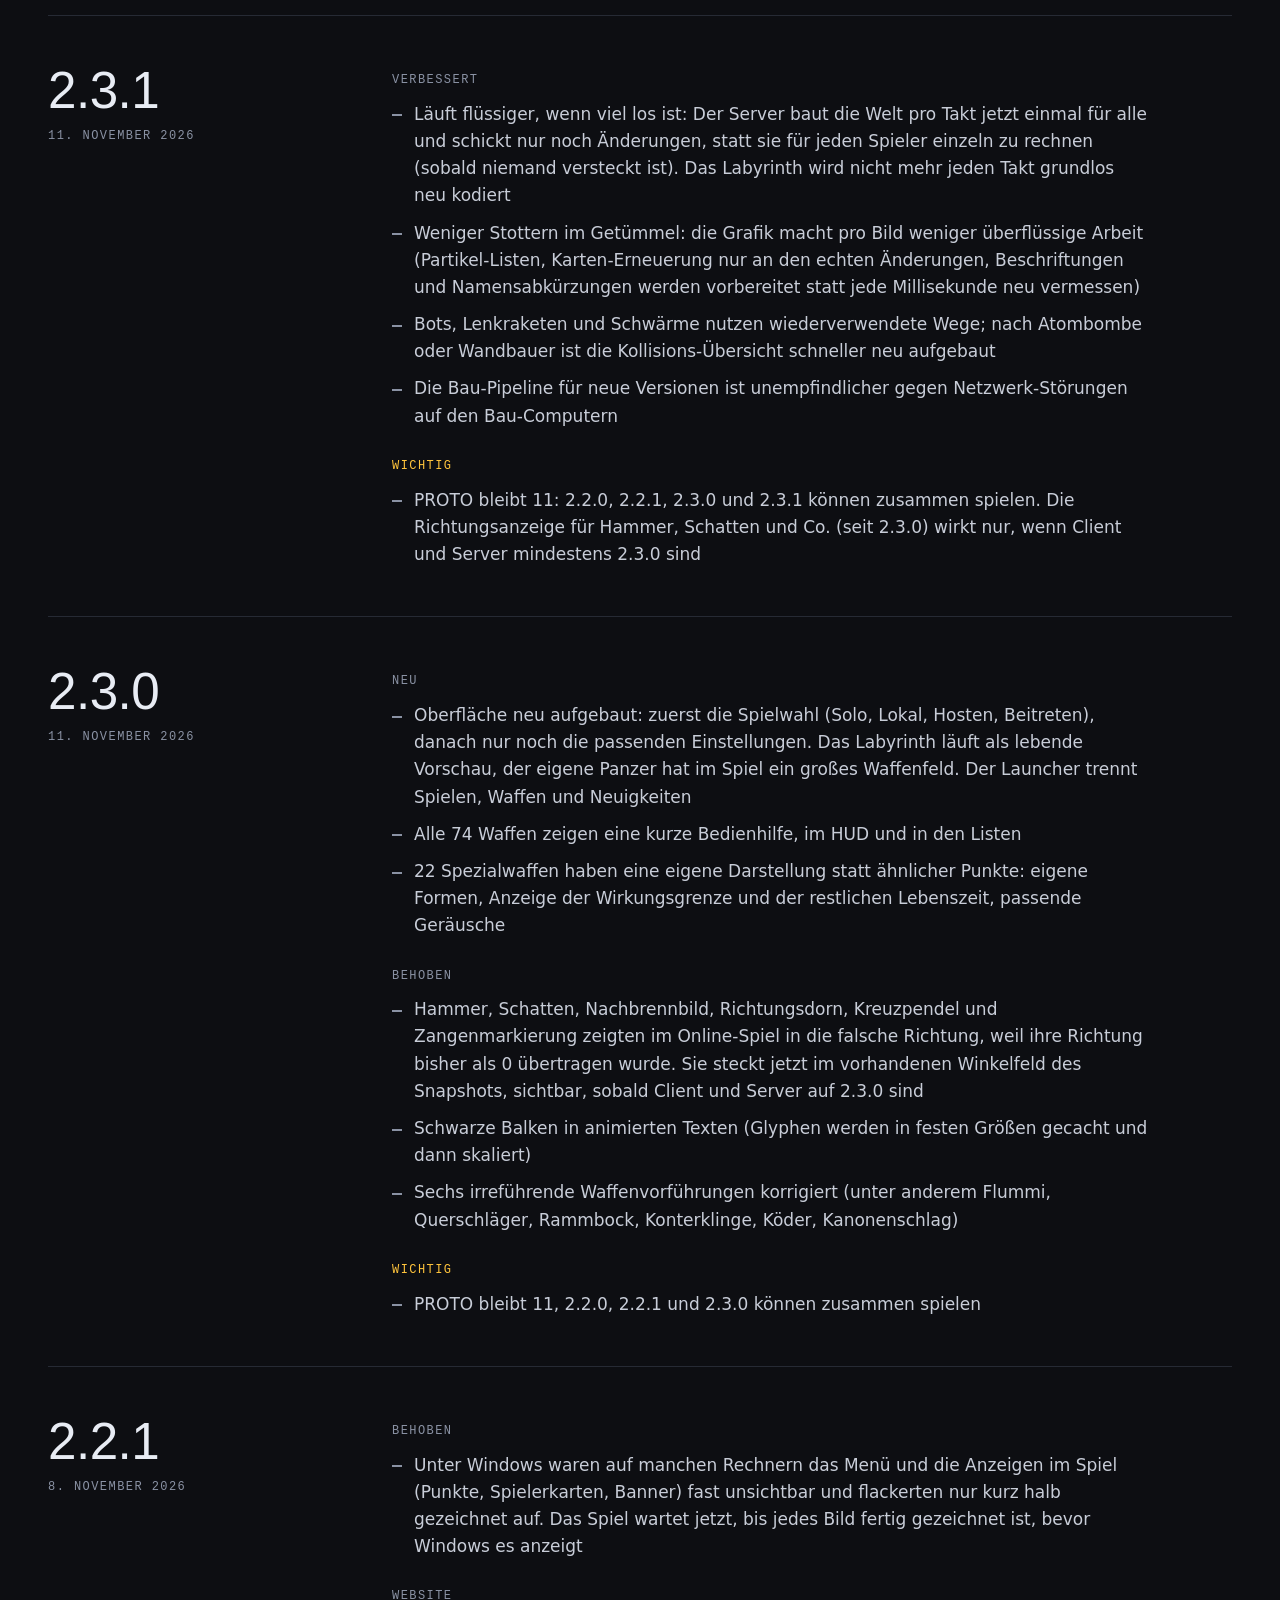
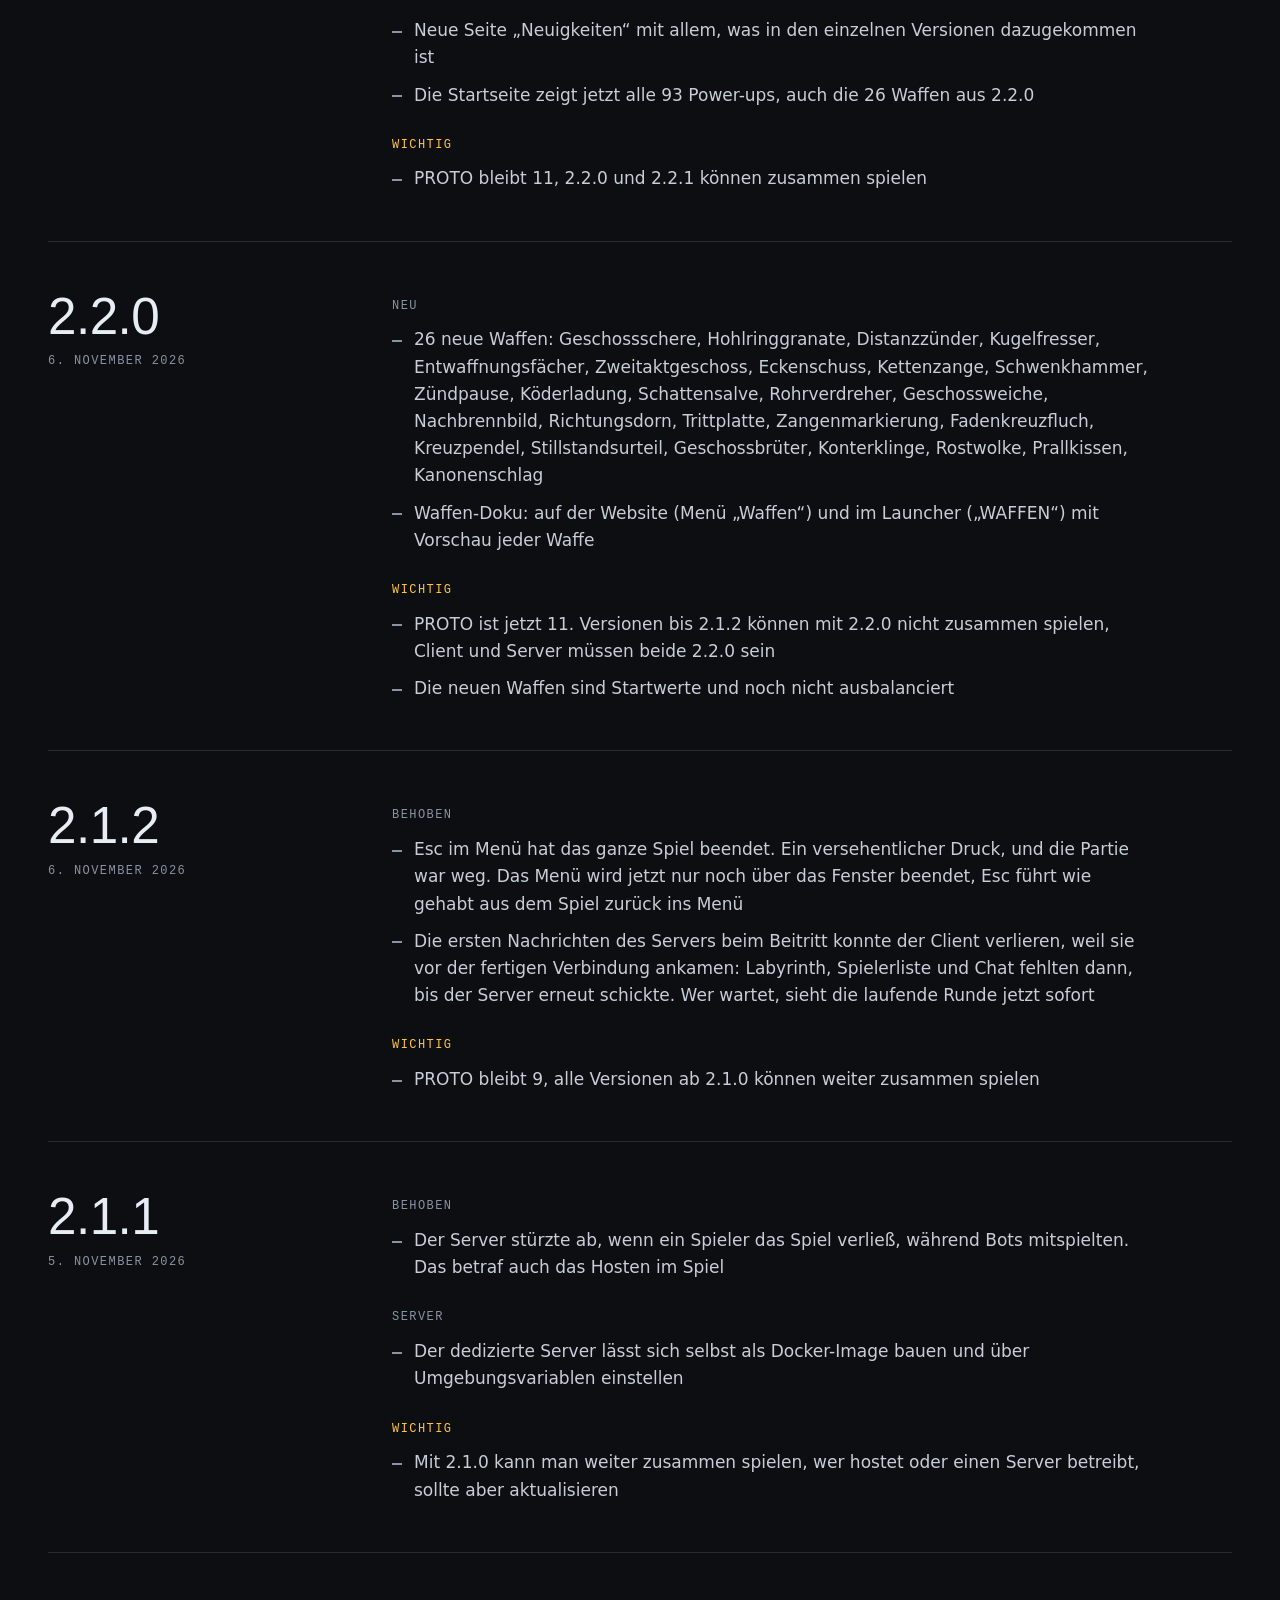
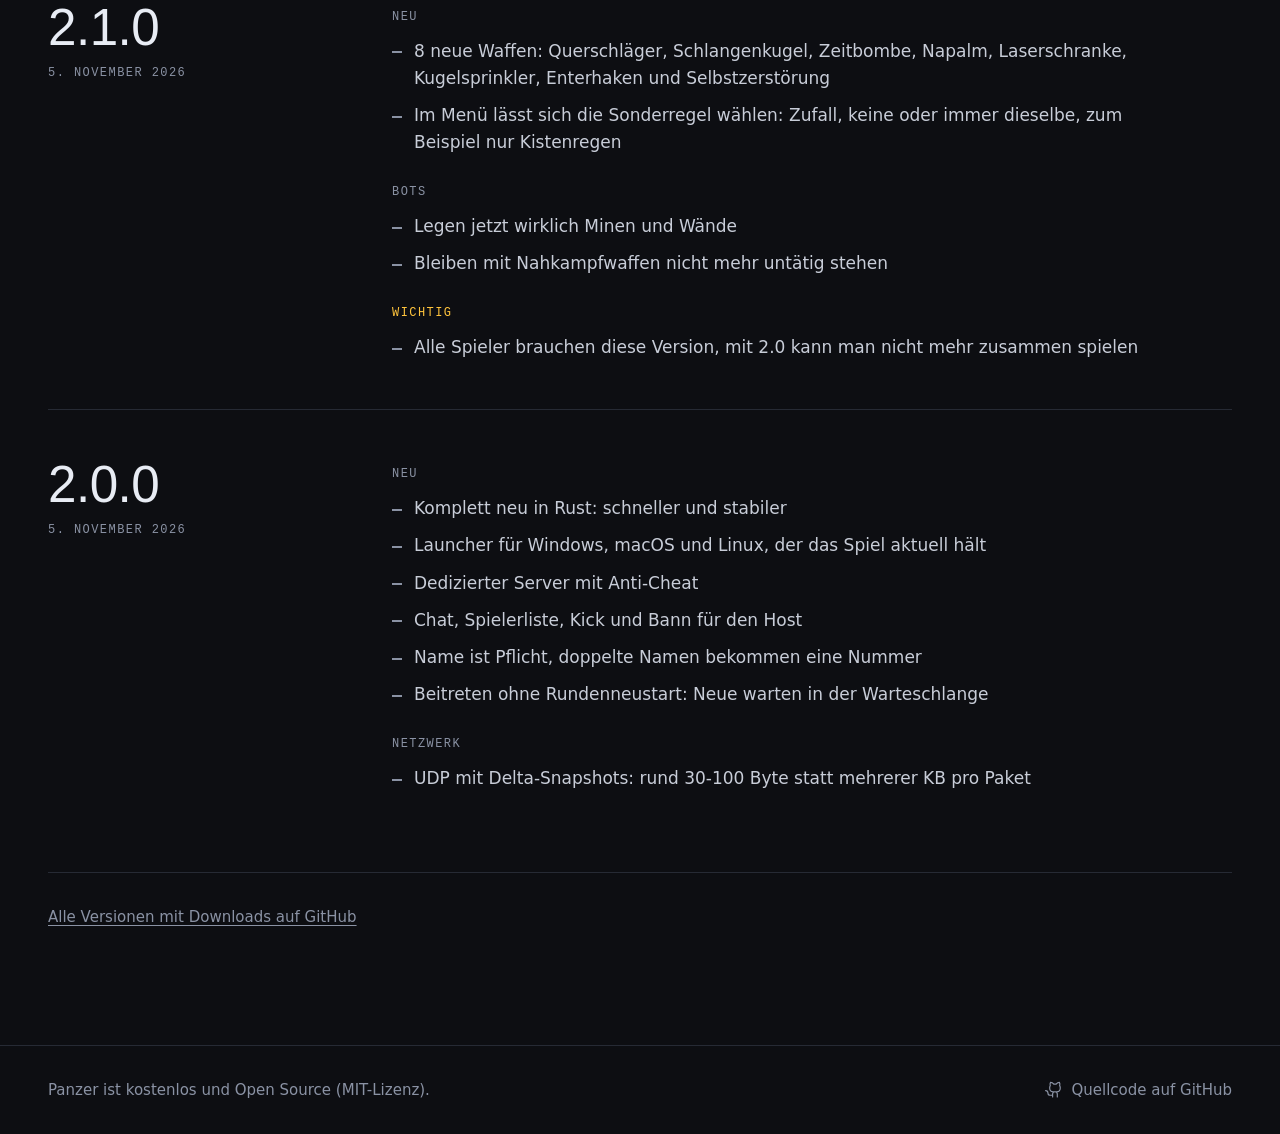
==== commit 6a546bc8: "Version 2.3.3: Absturz bei der Wundertüte behoben, nur die letzte Zahl" ====
--- a/website/neuigkeiten.html
+++ b/website/neuigkeiten.html
@@ -41,11 +41,31 @@
 
     <div class="wrap releases">
         <!-- releases:start -->
+        <article class="release" id="v2.3.3">
+          <header class="release-head">
+            <h2><a href="#v2.3.3">2.3.3</a></h2>
+            <p class="label"><time datetime="2026-11-19">19. November 2026</time></p>
+            <p class="release-tag">Aktuell</p>
+          </header>
+          <div class="release-body">
+            <div class="release-part">
+              <h3>Behoben</h3>
+              <ul>
+                <li>Das Spiel stürzte manchmal ab, wenn jemand eine Wundertüte aufgehoben hat: Das Glücksrad über dem Panzer hat bei etwa jeder achten Wundertüte über das Ende seiner Liste gezählt. Betraf alle Versionen seit dem Umstieg auf Rust</li>
+              </ul>
+            </div>
+            <div class="release-part important">
+              <h3>Wichtig</h3>
+              <ul>
+                <li>PROTO bleibt 11: 2.2.0 bis 2.3.3 können zusammen spielen. Der Fehler steckte nur in der Darstellung auf deinem Rechner, dafür muss der Server nicht neu</li>
+              </ul>
+            </div>
+          </div>
+        </article>
         <article class="release" id="v2.3.2">
           <header class="release-head">
             <h2><a href="#v2.3.2">2.3.2</a></h2>
             <p class="label"><time datetime="2026-11-12">12. November 2026</time></p>
-            <p class="release-tag">Aktuell</p>
           </header>
           <div class="release-body">
             <div class="release-part">
